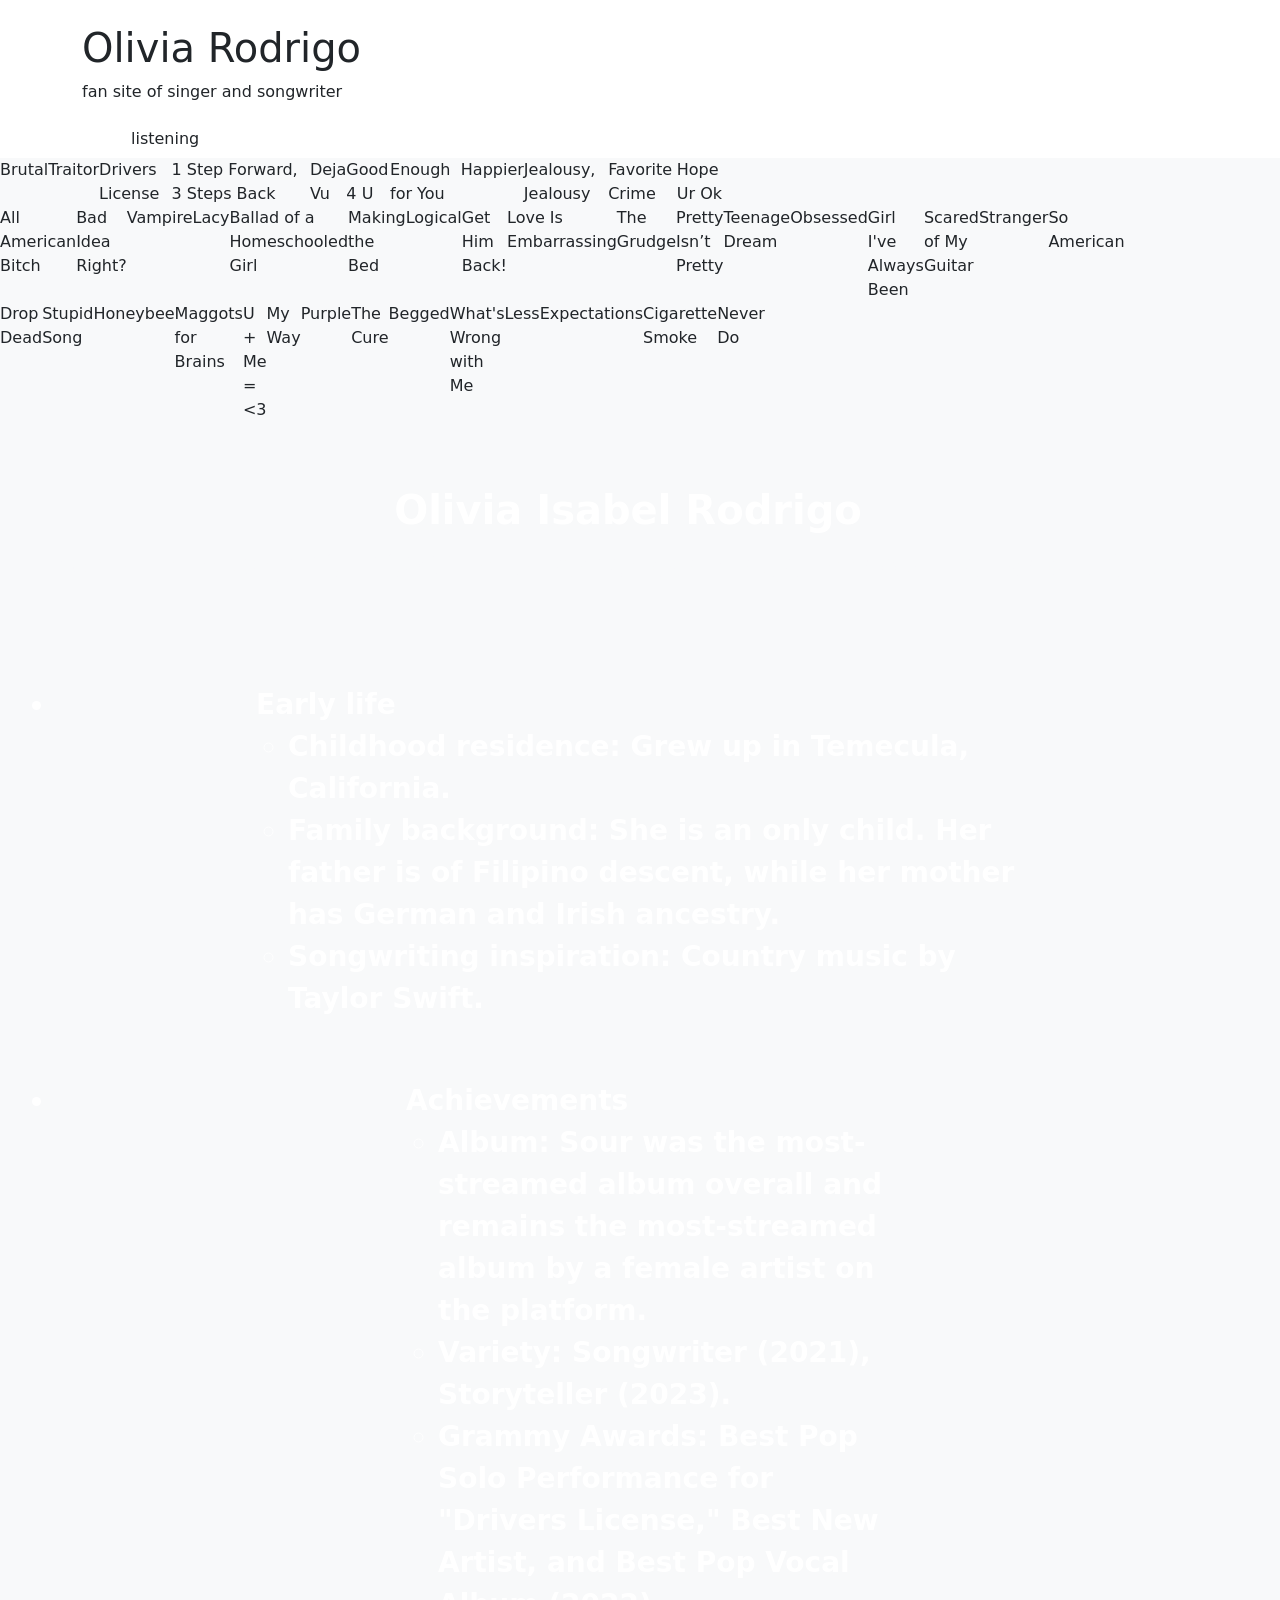
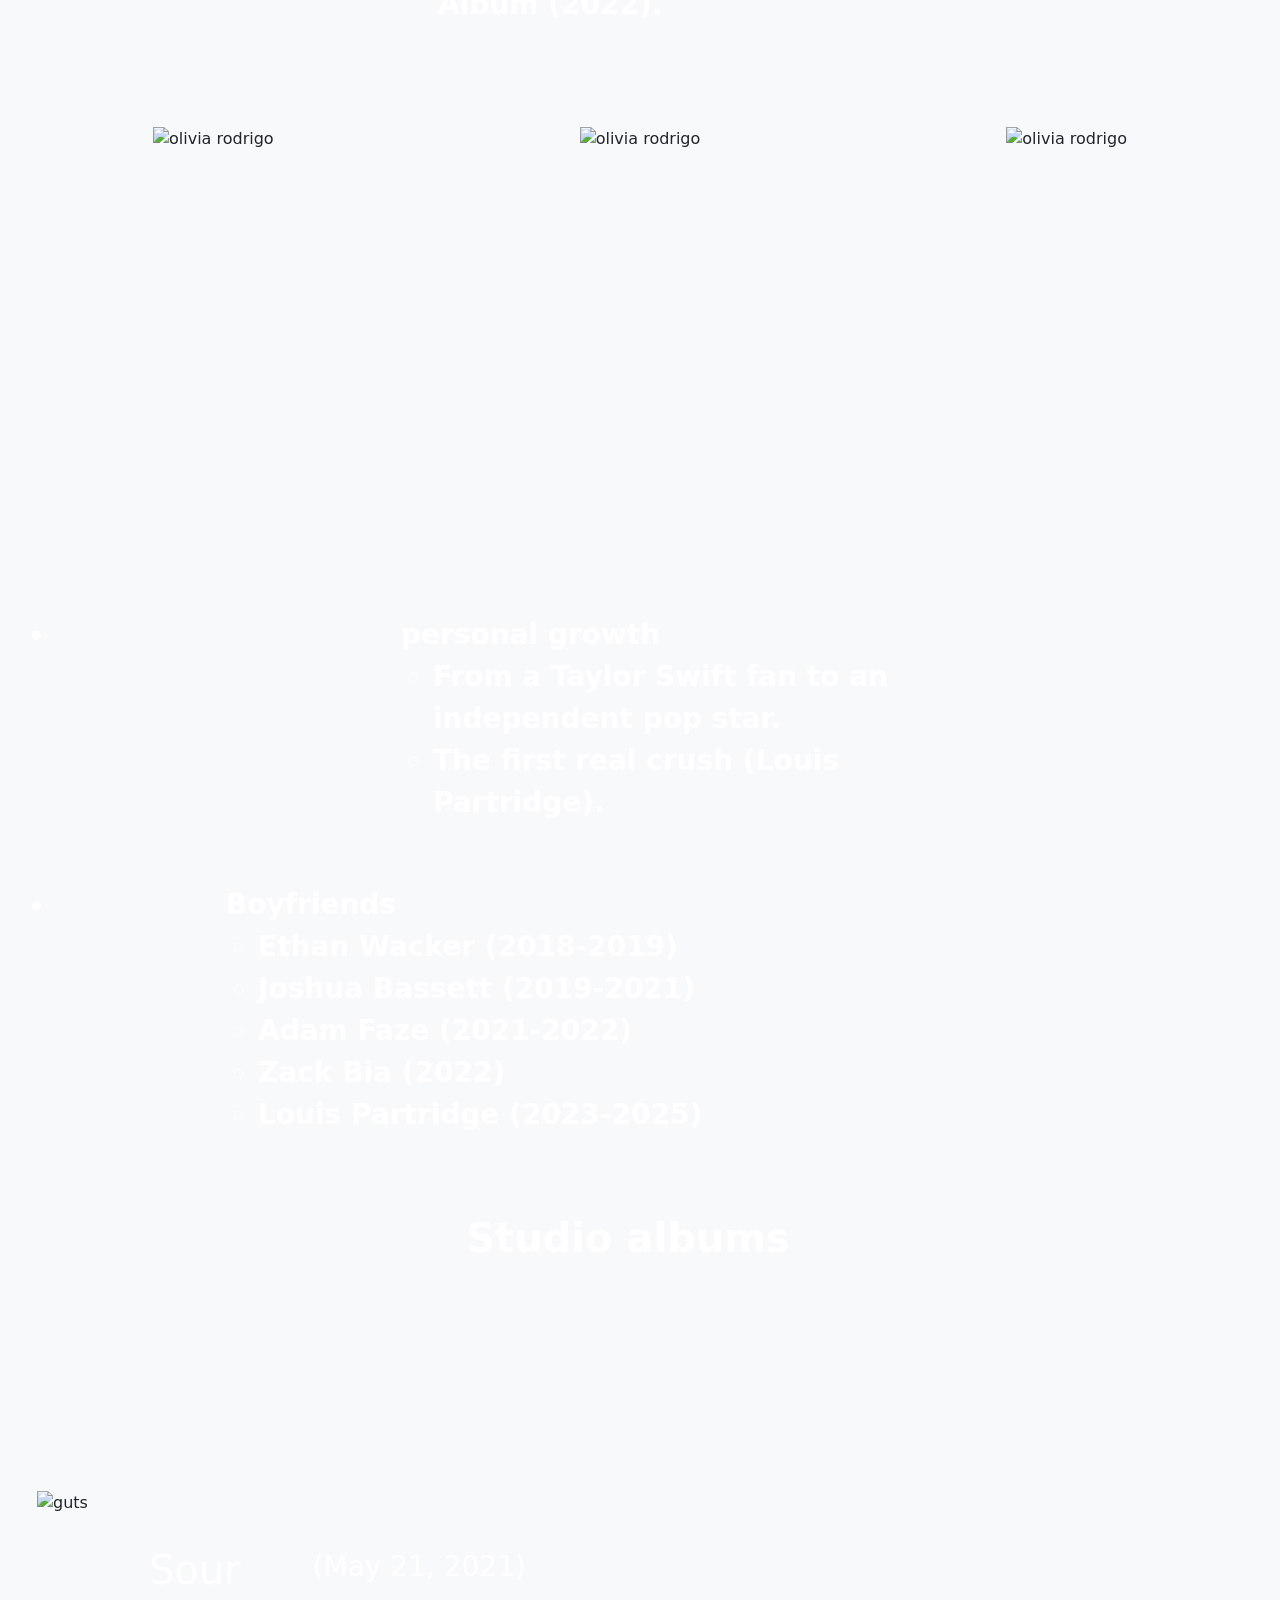
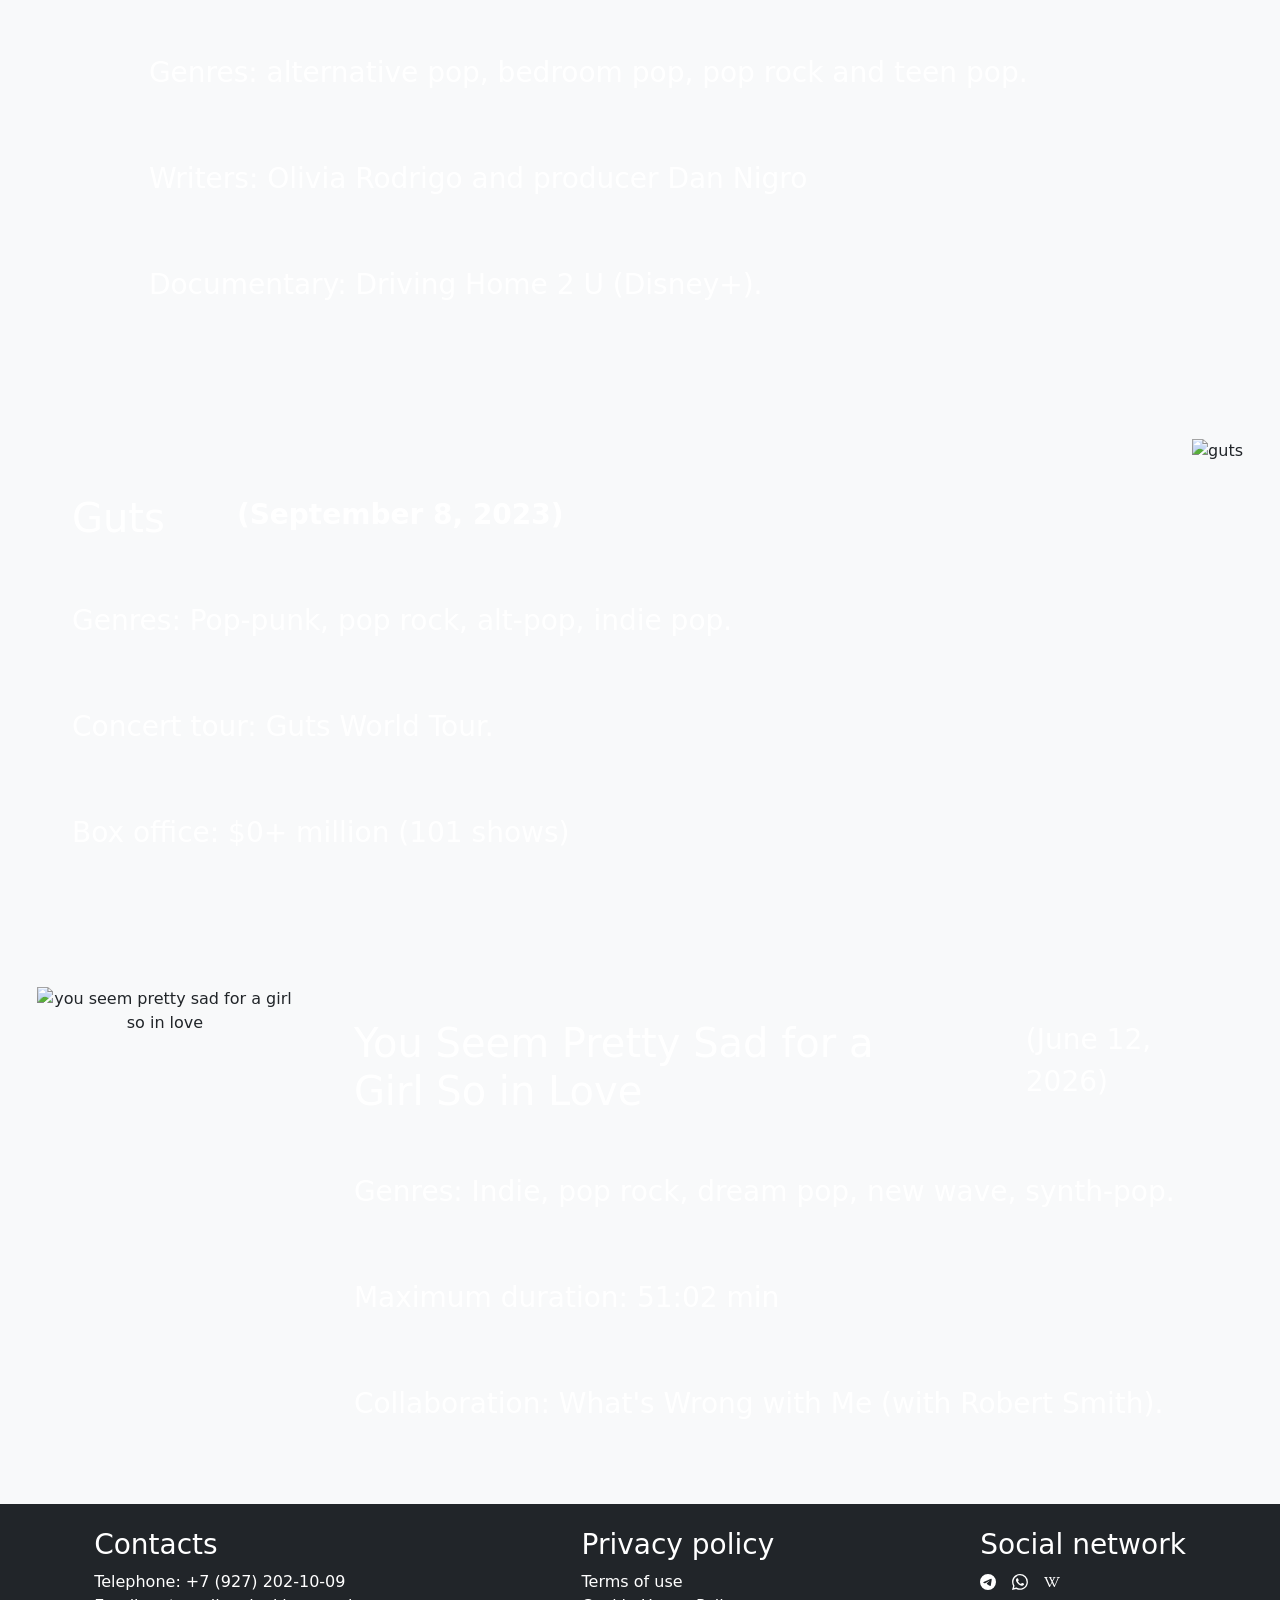
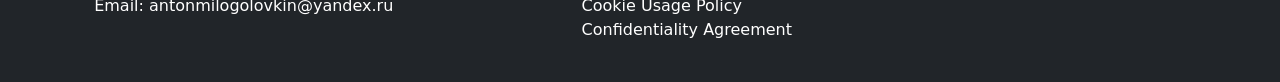
==== index.html @ 0dd06441 "Add files via upload" ====
<!DOCTYPE html>
<html lang="en">
<head>
    <meta charset="UTF-8">
    <meta name="viewport" content="width=device-width, initial-scale=1.0">
    <link href="https://cdn.jsdelivr.net/npm/bootstrap@5.3.8/dist/css/bootstrap.min.css" rel="stylesheet" integrity="sha384-sRIl4kxILFvY47J16cr9ZwB07vP4J8+LH7qKQnuqkuIAvNWLzeN8tE5YBujZqJLB" crossorigin="anonymous">
    <link rel="preconnect" href="https://fonts.googleapis.com">
    <link rel="preconnect" href="https://fonts.gstatic.com" crossorigin>
    <link href="https://fonts.googleapis.com/css2?family=Ingrid+Darling&display=swap" rel="stylesheet">
    <link rel="stylesheet" href="assets/css/style.css">
    <link rel="stylesheet" href="assets/css/section.css">
    <link rel="stylesheet" href="assets/css/animation.css">
    <title>Olivia Rodrigo fan site of singer and songwriter</title>
</head>
<body>
    <header class="purple_background animate-fade-in">
        <img src="assets/images/drop_dead.png" alt="">
        <div class="container">
            <h1 class="ingrid-darling-regular">Olivia Rodrigo</h1>
            <p>fan site of singer and songwriter</p>
            <a class="btn rounded-pill animate-bounce px-5" href="#">listening</a>
        </div>
    </header>
    <main class="bg-light">
        <article>
            <div class="slider">
                <div class="slider-track">
                    <div class="d-flex sour" style="padding-right: 61vh;">
                        <div class="slide one">Brutal</div>
                        <div class="slide two">Traitor</div>
                        <div class="slide three">Drivers License</div>
                        <div class="slide one">1 Step Forward, 3 Steps Back</div>
                        <div class="slide two">Deja Vu</div>
                        <div class="slide three">Good 4 U</div>
                        <div class="slide one">Enough for You</div>
                        <div class="slide two">Happier</div>
                        <div class="slide three">Jealousy, Jealousy</div>
                        <div class="slide one">Favorite Crime</div>
                        <div class="slide two">Hope Ur Ok</div>
                    </div>
                    <div class="d-flex guts" style="padding-right: 106vh;">
                        <div class="slide one">All American Bitch</div>
                        <div class="slide two">Bad Idea Right?</div>
                        <div class="slide three">Vampire</div>
                        <div class="slide one">Lacy</div>
                        <div class="slide two">Ballad of a Homeschooled Girl</div>
                        <div class="slide three">Making the Bed</div>
                        <div class="slide one">Logical</div>
                        <div class="slide two">Get Him Back!</div>
                        <div class="slide three">Love Is Embarrassing</div>
                        <div class="slide one">The Grudge</div>
                        <div class="slide two">Pretty Isn’t Pretty</div>
                        <div class="slide three">Teenage Dream</div>
                        <div class="slide one">Obsessed</div>
                        <div class="slide two">Girl I've Always Been</div>
                        <div class="slide three">Scared of My Guitar</div>
                        <div class="slide one">Stranger</div>
                        <div class="slide two">So American</div>
                    </div>
                    <div class="d-flex love" style="padding-right: 63vh;">
                        <div class="slide one">Drop Dead</div>
                        <div class="slide two">Stupid Song</div>
                        <div class="slide three">Honeybee</div>
                        <div class="slide one">Maggots for Brains</div>
                        <div class="slide two">U + Me = <3</div>
                        <div class="slide three">My Way</div>
                        <div class="slide one">Purple</div>
                        <div class="slide two">The Cure</div>
                        <div class="slide three">Begged</div>
                        <div class="slide one">What's Wrong with Me</div>
                        <div class="slide two">Less</div>
                        <div class="slide three">Expectations</div>
                        <div class="slide one">Cigarette Smoke</div>
                        <div class="slide two">Never Do</div>
                    </div>
                </div>
            </div>
        </article>
        <section class="animate-fade-in p-4 sour window">
            <div class="text-center p-4 mt-3 me-4 rounded-3 feature-card two">
                <h2 class="text-white fw-bolder fs-1">Olivia Isabel Rodrigo</h2>
                <p class="text-light fs-2">(born February 20, 2003) is an American singer-songwriter and actress.</p>
            </div>
            <ul class="my-4">
                <li class="rounded-3 feature-card three text-white fw-bolder fs-3" style="padding: 30px 200px;">Early life
                    <ul class="subwindow three mini-fly">
                        <li>Childhood residence: Grew up in Temecula, California.</li>
                        <li>Family background: She is an only child. Her father is of Filipino descent, while her mother has German and Irish ancestry.</li>
                        <li>Songwriting inspiration: Country music by Taylor Swift.</li>
                    </ul>
                </li>
                <li class="rounded-3 feature-card one text-white fw-bolder fs-3" style="padding: 30px 350px;">Achievements
                    <ul class="subwindow one mini-fly">
                        <li>Album: Sour was the most-streamed album overall and remains the most-streamed album by a female artist on the platform.</li>
                        <li>Variety: Songwriter (2021), Storyteller (2023).</li>
                        <li>Grammy Awards: Best Pop Solo Performance for "Drivers License," Best New Artist, and Best Pop Vocal Album (2022).</li>
                    </ul>
                </li>
            </ul>
        </section>
        <div class="d-flex justify-content-around my-3">
            <img class="rounded-3 feature-card btn" style="height: 400px;" src="assets/images/olivia-1.jpg" alt="olivia rodrigo">
            <img class="rounded-3 feature-card btn" style="height: 400px;" src="assets/images/olivia-2.png" alt="olivia rodrigo">
            <img class="rounded-3 feature-card btn" style="height: 400px;" src="assets/images/olivia-3.jpg" alt="olivia rodrigo">
        </div>
        <section class="animate-fade-in p-4 love window">
            <ul class="my-4">
                <li class="rounded-3 feature-card two text-white fw-bolder fs-3" style="padding: 30px 345px;">personal growth
                    <ul class="subwindow two mini-fly">
                        <li>From a Taylor Swift fan to an independent pop star.</li>
                        <li>The first real crush (Louis Partridge).</li>
                    </ul>
                </li>
                <li class="rounded-3 feature-card one text-white fw-bolder fs-3" style="padding: 30px 170px;">Boyfriends
                    <ul class="subwindow one mini-fly">
                        <li><a class="nav-link" href="https://disneychannel.fandom.com/wiki/Ethan_Wacker">Ethan Wacker (2018-2019)</a></li>
                        <li><a class="nav-link" href="https://en.wikipedia.org/wiki/Joshua_Bassett">Joshua Bassett (2019-2021)</a></li>
                        <li><a class="nav-link" href="https://commons.wikimedia.org/wiki/Category:Adam_Faze">Adam Faze (2021-2022)</a></li>
                        <li><a class="nav-link" href="https://en.wikipedia.org/wiki/Zack_Bia">Zack Bia (2022)</a></li>
                        <li><a class="nav-link" href="https://en.wikipedia.org/wiki/Louis_Partridge">Louis Partridge (2023-2025)</a></li>
                    </ul>
                </li>
            </ul>
            <div class="text-center p-4 mt-3 me-4 rounded-3 feature-card three">
                <h2 class="text-white fw-bolder fs-1">Studio albums</h2>
                <ul class="text-light fs-3">
                    <li class="px-5">Sour (2021)</li>
                    <li>You Seem Pretty Sad for a Girl So in Love (2026)</li>
                    <li class="px-5">Guts (2023)</li>
                </ul>
            </div>
        </section>
        <section class="d-flex sour p-4">
            <img class="rounded-3 feature-card btn" style="height: 500px;" src="assets/images/sour.jpg" alt="guts">
            <div class="text-white px-4 align-self-center">
                <div class="d-flex">
                    <h1 class="one rounded-3 p-4">Sour</h1>
                    <p class="three rounded-3 p-4 mx-4 fs-3">(May 21, 2021)</p>
                </div>
                <div class="d-flex"><p class="two rounded-3 p-4 fs-3">Genres: alternative pop, bedroom pop, pop rock and teen pop.</p></div>
                <div class="d-flex"><p class="three rounded-3 p-4 fs-3">Writers: Olivia Rodrigo and producer Dan Nigro</p></div>
                <div class="d-flex"><p class="one rounded-3 p-4 fs-3">Documentary: Driving Home 2 U (Disney+).</p></div>
            </div>
        </section>
        <section class="d-flex justify-content-between guts p-4">
            <div class="text-white px-4 align-self-center">
                <div class="d-flex fw-bolder">
                    <h1 class="one rounded-3 p-4">Guts</h1>
                    <p class="three rounded-3 p-4 mx-4 fs-3">(September 8, 2023)</p>
                </div>
                <div class="d-flex"><p class="two rounded-3 p-4 fs-3">Genres: Pop-punk, pop rock, alt-pop, indie pop.</p></div>
                <div class="d-flex"><p class="three rounded-3 p-4 fs-3">Concert tour: Guts World Tour.</p></div>
                <div class="d-flex"><p class="d-flex one rounded-3 p-4 fs-3">Box office: $<span id="counter">0</span>+ million (101 shows)</p></div>
            </div>
            <img class="rounded-3 feature-card btn" style="height: 500px;" src="assets/images/guts.jpg" alt="guts">
        </section>
        <section class="d-flex love p-4">
            <img class="rounded-3 feature-card btn" style="height: 500px;" src="assets/images/you_seem_pretty_sad_for_a_girl_so_in_love.jpg" alt="you seem pretty sad for a girl so in love">
            <div class="text-white px-4 align-self-center">
                <div class="d-flex ingrid-darling-regular">
                    <h1 class="one rounded-3 p-4">You Seem Pretty Sad for a Girl So in Love</h1>
                    <p class="three rounded-3 p-4 mx-4 fs-3">(June 12, 2026)</p>
                </div>
                <div class="d-flex"><p class="two rounded-3 p-4 fs-3">Genres: Indie, pop rock, dream pop, new wave, synth-pop.</p></div>
                <div class="d-flex"><p class="three rounded-3 p-4 fs-3">Maximum duration: 51:02 min</p></div>
                <div class="d-flex"><p class="one rounded-3 p-4 fs-3">Collaboration: What's Wrong with Me (with Robert Smith).</p></div>
            </div>
        </section>
    </main>
    <footer class="bg-dark">
        <div class="d-flex justify-content-around">
            <div class="text-white p-4">
                <h3>Contacts</h3>
                <ul class="list-unstyled text-decoration-none">
                    <li><a class="nav-link" href="tel:79272021009">Telephone: +7 (927) 202-10-09</a></li>
                    <li><a class="nav-link" href="antonmilogolovkin@yandex.ru">Email: antonmilogolovkin@yandex.ru</a></li>
                </ul>
            </div>
            <div class="text-white p-4">
                <h3>Privacy policy</h3>
                <ul class="list-unstyled text-white text-decoration-none">
                    <li><a class="nav-link" href="#">Terms of use</a></li>
                    <li><a class="nav-link" href="#">Cookie Usage Policy</a></li>
                    <li><a class="nav-link" href="#">Confidentiality Agreement</a></li>
                </ul>
            </div>
            <div class="text-white p-4">
                <h3>Social network</h3>
                <div class="text-white d-flex gap-3">
                    <a class="nav-link" href="https://web.telegram.org/t.me/Anton_milog"><svg xmlns="http://www.w3.org/2000/svg" width="16" height="16" fill="currentColor" class="bi bi-telegram" viewBox="0 0 16 16"><path d="M16 8A8 8 0 1 1 0 8a8 8 0 0 1 16 0M8.287 5.906q-1.168.486-4.666 2.01-.567.225-.595.442c-.03.243.275.339.69.47l.175.055c.408.133.958.288 1.243.294q.39.01.868-.32 3.269-2.206 3.374-2.23c.05-.012.12-.026.166.016s.042.12.037.141c-.03.129-1.227 1.241-1.846 1.817-.193.18-.33.307-.358.336a8 8 0 0 1-.188.186c-.38.366-.664.64.015 1.088.327.216.589.393.85.571.284.194.568.387.936.629q.14.092.27.187c.331.236.63.448.997.414.214-.02.435-.22.547-.82.265-1.417.786-4.486.906-5.751a1.4 1.4 0 0 0-.013-.315.34.34 0 0 0-.114-.217.53.53 0 0 0-.31-.093c-.3.005-.763.166-2.984 1.09"/></svg></a>
                    <a class="nav-link" href="https://wa.me/79272021009"><svg xmlns="http://www.w3.org/2000/svg" width="16" height="16" fill="currentColor" class="bi bi-whatsapp" viewBox="0 0 16 16"><path d="M13.601 2.326A7.85 7.85 0 0 0 7.994 0C3.627 0 .068 3.558.064 7.926c0 1.399.366 2.76 1.057 3.965L0 16l4.204-1.102a7.9 7.9 0 0 0 3.79.965h.004c4.368 0 7.926-3.558 7.93-7.93A7.9 7.9 0 0 0 13.6 2.326zM7.994 14.521a6.6 6.6 0 0 1-3.356-.92l-.24-.144-2.494.654.666-2.433-.156-.251a6.56 6.56 0 0 1-1.007-3.505c0-3.626 2.957-6.584 6.591-6.584a6.56 6.56 0 0 1 4.66 1.931 6.56 6.56 0 0 1 1.928 4.66c-.004 3.639-2.961 6.592-6.592 6.592m3.615-4.934c-.197-.099-1.17-.578-1.353-.646-.182-.065-.315-.099-.445.099-.133.197-.513.646-.627.775-.114.133-.232.148-.43.05-.197-.1-.836-.308-1.592-.985-.59-.525-.985-1.175-1.103-1.372-.114-.198-.011-.304.088-.403.087-.088.197-.232.296-.346.1-.114.133-.198.198-.33.065-.134.034-.248-.015-.347-.05-.099-.445-1.076-.612-1.47-.16-.389-.323-.335-.445-.34-.114-.007-.247-.007-.38-.007a.73.73 0 0 0-.529.247c-.182.198-.691.677-.691 1.654s.71 1.916.81 2.049c.098.133 1.394 2.132 3.383 2.992.47.205.84.326 1.129.418.475.152.904.129 1.246.08.38-.058 1.171-.48 1.338-.943.164-.464.164-.86.114-.943-.049-.084-.182-.133-.38-.232"/></svg></a>
                    <a class="nav-link" href="https://en.wikipedia.org/wiki/Olivia_Rodrigo"><svg xmlns="http://www.w3.org/2000/svg" width="16" height="16" fill="currentColor" class="bi bi-wikipedia" viewBox="0 0 16 16"><path d="M8.835 3.003c.828-.006 2.688 0 2.688 0l.033.03v.288q0 .12-.133.12c-.433.02-.522.063-.68.29-.087.126-.258.393-.435.694l-1.52 2.843-.043.089 1.858 3.801.113.031 2.926-6.946q.152-.42-.044-.595c-.132-.114-.224-.18-.563-.195l-.275-.014a.16.16 0 0 1-.096-.035.1.1 0 0 1-.046-.084v-.289l.042-.03h3.306l.034.03v.29q0 .117-.133.117-.65.03-.962.281a1.64 1.64 0 0 0-.488.704s-2.691 6.16-3.612 8.208c-.353.672-.7.61-1.004-.019A224 224 0 0 1 8.044 8.81c-.623 1.285-1.475 3.026-1.898 3.81-.411.715-.75.622-1.02.019-.45-1.065-1.131-2.519-1.817-3.982-.735-1.569-1.475-3.149-1.943-4.272-.167-.4-.293-.657-.412-.759q-.18-.15-.746-.18Q0 3.421 0 3.341v-.303l.034-.03c.615-.003 3.594 0 3.594 0l.034.03v.288q0 .119-.15.118l-.375.016q-.483.02-.483.288-.002.125.109.4c.72 1.753 3.207 6.998 3.207 6.998l.091.023 1.603-3.197-.32-.71L6.24 5.095s-.213-.433-.286-.577l-.098-.196c-.387-.77-.411-.82-.865-.88-.137-.017-.208-.035-.208-.102v-.304l.041-.03h2.853l.075.024v.303q0 .104-.15.104l-.206.03c-.523.04-.438.254-.09.946l1.057 2.163 1.17-2.332c.195-.427.155-.534.074-.633-.046-.055-.202-.144-.54-.158l-.133-.015a.16.16 0 0 1-.096-.034.1.1 0 0 1-.045-.085v-.288l.041-.03Z"/></svg></a>
                </div>
            </div>
        </div>
    </footer>
    <script src="https://cdn.jsdelivr.net/npm/bootstrap@5.3.8/dist/js/bootstrap.bundle.min.js" integrity="sha384-FKyoEForCGlyvwx9Hj09JcYn3nv7wiPVlz7YYwJrWVcXK/BmnVDxM+D2scQbITxI" crossorigin="anonymous"></script>
    <script src="assets/js/tape.js"></script>
    <script src="assets/js/script.js"></script>
    <script src="assets/js/couter.js"></script>
</body>
</html>
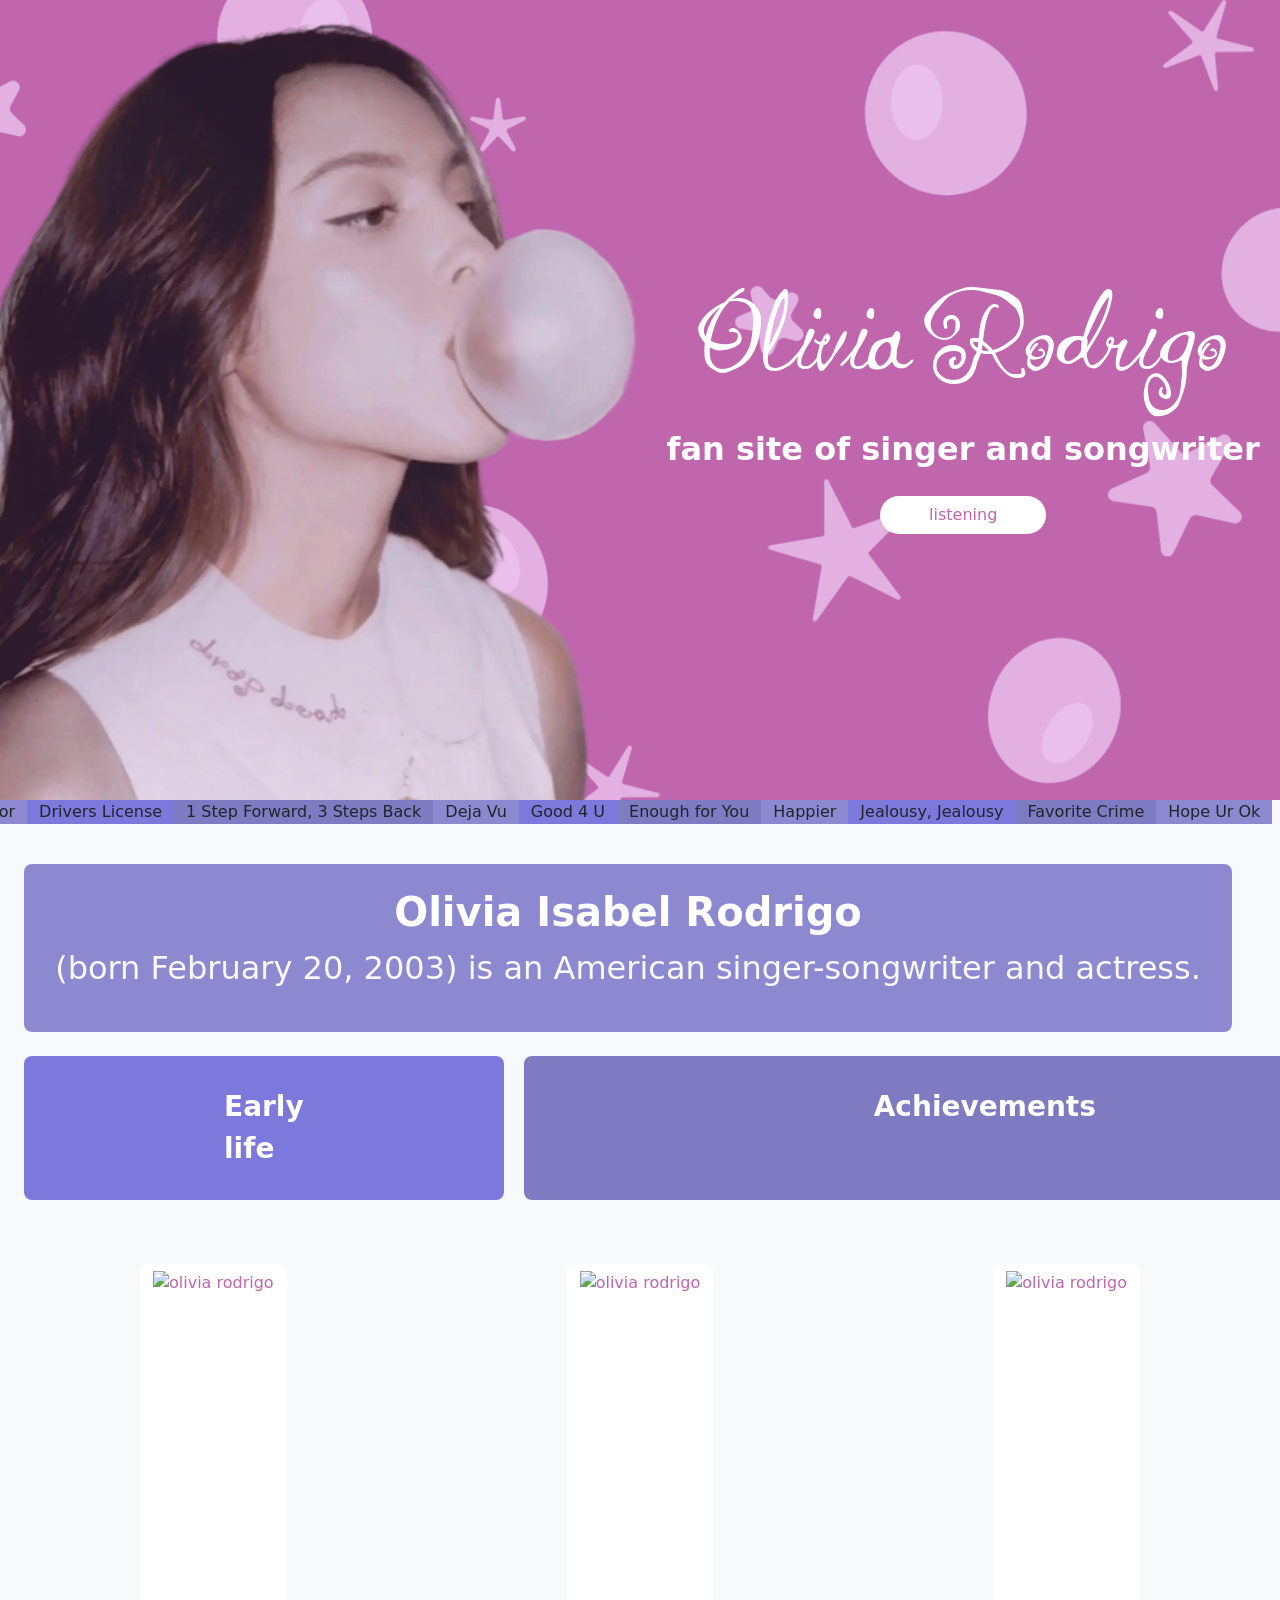
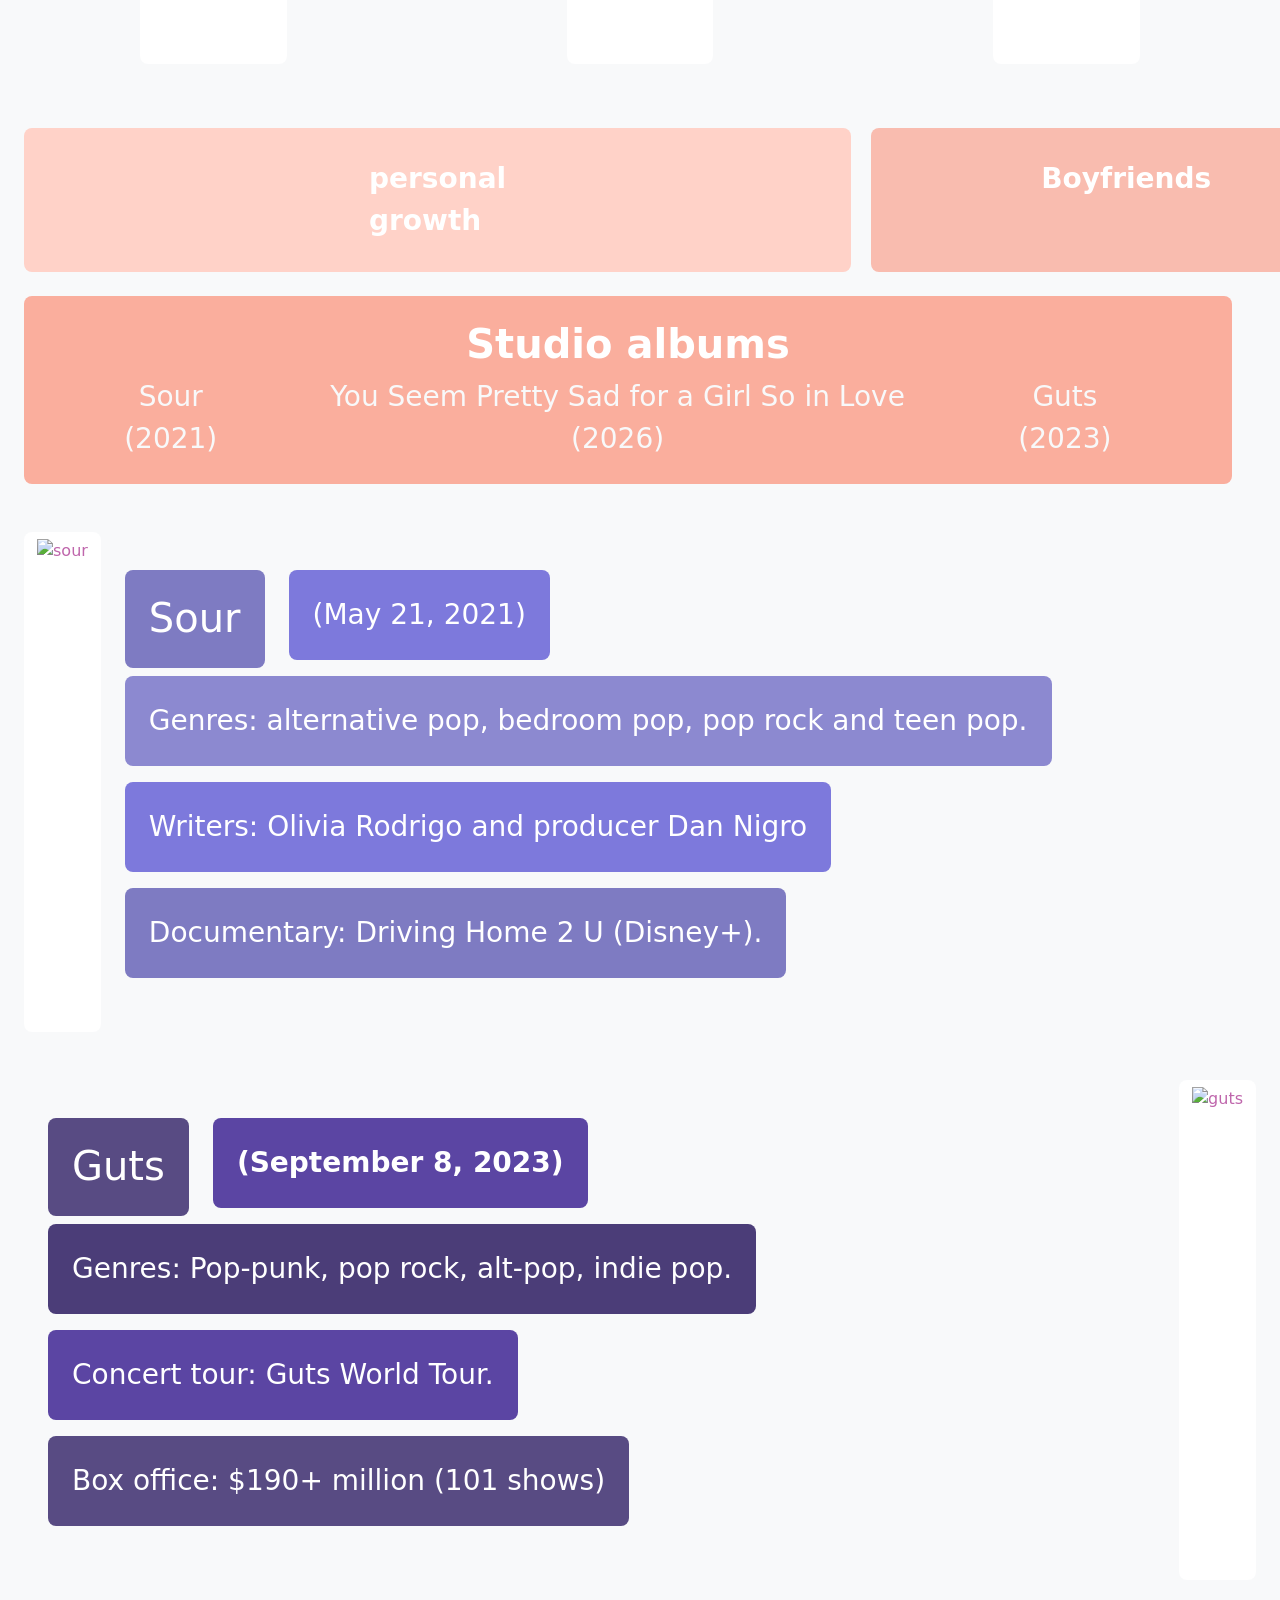
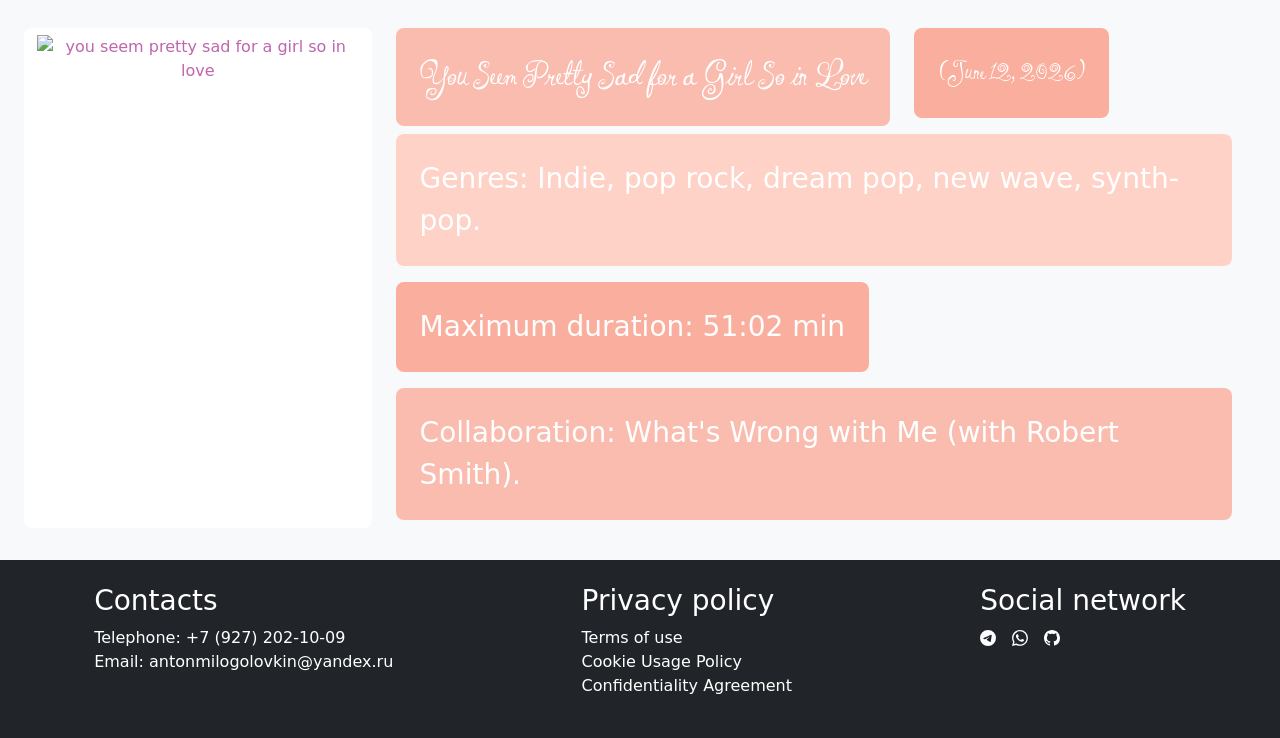
==== commit 9cb364b3: "Update index.html" ====
--- a/index.html
+++ b/index.html
@@ -10,12 +10,13 @@
     <link rel="stylesheet" href="assets/css/style.css">
     <link rel="stylesheet" href="assets/css/section.css">
     <link rel="stylesheet" href="assets/css/animation.css">
-    <title>Olivia Rodrigo fan site of singer and songwriter</title>
+    <title>Fan site: Olivia Rodrigo</title>
+    <link rel="shortcut icon" href="assets/images/rock.ico" type="image/x-icon">
 </head>
 <body>
-    <header class="purple_background animate-fade-in">
-        <img src="assets/images/drop_dead.png" alt="">
-        <div class="container">
+    <header class="purple_background">
+        <img src="assets/images/drop_dead.png" alt="drop_dead">
+        <div class="container animate-fade-in">
             <h1 class="ingrid-darling-regular">Olivia Rodrigo</h1>
             <p>fan site of singer and songwriter</p>
             <a class="btn rounded-pill animate-bounce px-5" href="#">listening</a>
@@ -99,9 +100,9 @@
             </ul>
         </section>
         <div class="d-flex justify-content-around my-3">
-            <img class="rounded-3 feature-card btn" style="height: 400px;" src="assets/images/olivia-1.jpg" alt="olivia rodrigo">
-            <img class="rounded-3 feature-card btn" style="height: 400px;" src="assets/images/olivia-2.png" alt="olivia rodrigo">
-            <img class="rounded-3 feature-card btn" style="height: 400px;" src="assets/images/olivia-3.jpg" alt="olivia rodrigo">
+            <img class="rounded-3 feature-card btn" style="height: 400px;" src="assets/images/gallery/olivia-1.jpg" alt="olivia rodrigo">
+            <img class="rounded-3 feature-card btn" style="height: 400px;" src="assets/images/gallery/olivia-2.png" alt="olivia rodrigo">
+            <img class="rounded-3 feature-card btn" style="height: 400px;" src="assets/images/gallery/olivia-3.jpg" alt="olivia rodrigo">
         </div>
         <section class="animate-fade-in p-4 love window">
             <ul class="my-4">
@@ -130,8 +131,10 @@
                 </ul>
             </div>
         </section>
-        <section class="d-flex sour p-4">
-            <img class="rounded-3 feature-card btn" style="height: 500px;" src="assets/images/sour.jpg" alt="guts">
+        <section class="d-flex sour p-4 animate-on-scroll">
+            <a href="sour.html">
+                <img class="rounded-3 feature-card btn" style="height: 500px;" src="assets/images/cover/sour.jpg" alt="sour">
+            </a>
             <div class="text-white px-4 align-self-center">
                 <div class="d-flex">
                     <h1 class="one rounded-3 p-4">Sour</h1>
@@ -142,7 +145,7 @@
                 <div class="d-flex"><p class="one rounded-3 p-4 fs-3">Documentary: Driving Home 2 U (Disney+).</p></div>
             </div>
         </section>
-        <section class="d-flex justify-content-between guts p-4">
+        <section class="d-flex justify-content-between guts p-4 animate-on-scroll">
             <div class="text-white px-4 align-self-center">
                 <div class="d-flex fw-bolder">
                     <h1 class="one rounded-3 p-4">Guts</h1>
@@ -152,10 +155,14 @@
                 <div class="d-flex"><p class="three rounded-3 p-4 fs-3">Concert tour: Guts World Tour.</p></div>
                 <div class="d-flex"><p class="d-flex one rounded-3 p-4 fs-3">Box office: $<span id="counter">0</span>+ million (101 shows)</p></div>
             </div>
-            <img class="rounded-3 feature-card btn" style="height: 500px;" src="assets/images/guts.jpg" alt="guts">
-        </section>
-        <section class="d-flex love p-4">
-            <img class="rounded-3 feature-card btn" style="height: 500px;" src="assets/images/you_seem_pretty_sad_for_a_girl_so_in_love.jpg" alt="you seem pretty sad for a girl so in love">
+            <a href="guts.html">            
+                <img class="rounded-3 feature-card btn" style="height: 500px;" src="assets/images/cover/guts.jpg" alt="guts">
+            </a>
+        </section>
+        <section class="d-flex love p-4 animate-on-scroll">
+            <a href="love.html">
+                <img class="rounded-3 feature-card btn" style="height: 500px;" src="assets/images/cover/you_seem_pretty_sad_for_a_girl_so_in_love.jpg" alt="you seem pretty sad for a girl so in love">
+            </a>
             <div class="text-white px-4 align-self-center">
                 <div class="d-flex ingrid-darling-regular">
                     <h1 class="one rounded-3 p-4">You Seem Pretty Sad for a Girl So in Love</h1>
@@ -189,14 +196,14 @@
                 <div class="text-white d-flex gap-3">
                     <a class="nav-link" href="https://web.telegram.org/t.me/Anton_milog"><svg xmlns="http://www.w3.org/2000/svg" width="16" height="16" fill="currentColor" class="bi bi-telegram" viewBox="0 0 16 16"><path d="M16 8A8 8 0 1 1 0 8a8 8 0 0 1 16 0M8.287 5.906q-1.168.486-4.666 2.01-.567.225-.595.442c-.03.243.275.339.69.47l.175.055c.408.133.958.288 1.243.294q.39.01.868-.32 3.269-2.206 3.374-2.23c.05-.012.12-.026.166.016s.042.12.037.141c-.03.129-1.227 1.241-1.846 1.817-.193.18-.33.307-.358.336a8 8 0 0 1-.188.186c-.38.366-.664.64.015 1.088.327.216.589.393.85.571.284.194.568.387.936.629q.14.092.27.187c.331.236.63.448.997.414.214-.02.435-.22.547-.82.265-1.417.786-4.486.906-5.751a1.4 1.4 0 0 0-.013-.315.34.34 0 0 0-.114-.217.53.53 0 0 0-.31-.093c-.3.005-.763.166-2.984 1.09"/></svg></a>
                     <a class="nav-link" href="https://wa.me/79272021009"><svg xmlns="http://www.w3.org/2000/svg" width="16" height="16" fill="currentColor" class="bi bi-whatsapp" viewBox="0 0 16 16"><path d="M13.601 2.326A7.85 7.85 0 0 0 7.994 0C3.627 0 .068 3.558.064 7.926c0 1.399.366 2.76 1.057 3.965L0 16l4.204-1.102a7.9 7.9 0 0 0 3.79.965h.004c4.368 0 7.926-3.558 7.93-7.93A7.9 7.9 0 0 0 13.6 2.326zM7.994 14.521a6.6 6.6 0 0 1-3.356-.92l-.24-.144-2.494.654.666-2.433-.156-.251a6.56 6.56 0 0 1-1.007-3.505c0-3.626 2.957-6.584 6.591-6.584a6.56 6.56 0 0 1 4.66 1.931 6.56 6.56 0 0 1 1.928 4.66c-.004 3.639-2.961 6.592-6.592 6.592m3.615-4.934c-.197-.099-1.17-.578-1.353-.646-.182-.065-.315-.099-.445.099-.133.197-.513.646-.627.775-.114.133-.232.148-.43.05-.197-.1-.836-.308-1.592-.985-.59-.525-.985-1.175-1.103-1.372-.114-.198-.011-.304.088-.403.087-.088.197-.232.296-.346.1-.114.133-.198.198-.33.065-.134.034-.248-.015-.347-.05-.099-.445-1.076-.612-1.47-.16-.389-.323-.335-.445-.34-.114-.007-.247-.007-.38-.007a.73.73 0 0 0-.529.247c-.182.198-.691.677-.691 1.654s.71 1.916.81 2.049c.098.133 1.394 2.132 3.383 2.992.47.205.84.326 1.129.418.475.152.904.129 1.246.08.38-.058 1.171-.48 1.338-.943.164-.464.164-.86.114-.943-.049-.084-.182-.133-.38-.232"/></svg></a>
-                    <a class="nav-link" href="https://en.wikipedia.org/wiki/Olivia_Rodrigo"><svg xmlns="http://www.w3.org/2000/svg" width="16" height="16" fill="currentColor" class="bi bi-wikipedia" viewBox="0 0 16 16"><path d="M8.835 3.003c.828-.006 2.688 0 2.688 0l.033.03v.288q0 .12-.133.12c-.433.02-.522.063-.68.29-.087.126-.258.393-.435.694l-1.52 2.843-.043.089 1.858 3.801.113.031 2.926-6.946q.152-.42-.044-.595c-.132-.114-.224-.18-.563-.195l-.275-.014a.16.16 0 0 1-.096-.035.1.1 0 0 1-.046-.084v-.289l.042-.03h3.306l.034.03v.29q0 .117-.133.117-.65.03-.962.281a1.64 1.64 0 0 0-.488.704s-2.691 6.16-3.612 8.208c-.353.672-.7.61-1.004-.019A224 224 0 0 1 8.044 8.81c-.623 1.285-1.475 3.026-1.898 3.81-.411.715-.75.622-1.02.019-.45-1.065-1.131-2.519-1.817-3.982-.735-1.569-1.475-3.149-1.943-4.272-.167-.4-.293-.657-.412-.759q-.18-.15-.746-.18Q0 3.421 0 3.341v-.303l.034-.03c.615-.003 3.594 0 3.594 0l.034.03v.288q0 .119-.15.118l-.375.016q-.483.02-.483.288-.002.125.109.4c.72 1.753 3.207 6.998 3.207 6.998l.091.023 1.603-3.197-.32-.71L6.24 5.095s-.213-.433-.286-.577l-.098-.196c-.387-.77-.411-.82-.865-.88-.137-.017-.208-.035-.208-.102v-.304l.041-.03h2.853l.075.024v.303q0 .104-.15.104l-.206.03c-.523.04-.438.254-.09.946l1.057 2.163 1.17-2.332c.195-.427.155-.534.074-.633-.046-.055-.202-.144-.54-.158l-.133-.015a.16.16 0 0 1-.096-.034.1.1 0 0 1-.045-.085v-.288l.041-.03Z"/></svg></a>
+                    <a class="nav-link" href="https://github.com/AMD-2009Yes"><svg xmlns="http://www.w3.org/2000/svg" width="16" height="16" fill="currentColor" class="bi bi-github" viewBox="0 0 16 16"><path d="M8 0C3.58 0 0 3.58 0 8c0 3.54 2.29 6.53 5.47 7.59.4.07.55-.17.55-.38 0-.19-.01-.82-.01-1.49-2.01.37-2.53-.49-2.69-.94-.09-.23-.48-.94-.82-1.13-.28-.15-.68-.52-.01-.53.63-.01 1.08.58 1.23.82.72 1.21 1.87.87 2.33.66.07-.52.28-.87.51-1.07-1.78-.2-3.64-.89-3.64-3.95 0-.87.31-1.59.82-2.15-.08-.2-.36-1.02.08-2.12 0 0 .67-.21 2.2.82.64-.18 1.32-.27 2-.27s1.36.09 2 .27c1.53-1.04 2.2-.82 2.2-.82.44 1.1.16 1.92.08 2.12.51.56.82 1.27.82 2.15 0 3.07-1.87 3.75-3.65 3.95.29.25.54.73.54 1.48 0 1.07-.01 1.93-.01 2.2 0 .21.15.46.55.38A8.01 8.01 0 0 0 16 8c0-4.42-3.58-8-8-8"/></svg></a>
                 </div>
             </div>
         </div>
     </footer>
     <script src="https://cdn.jsdelivr.net/npm/bootstrap@5.3.8/dist/js/bootstrap.bundle.min.js" integrity="sha384-FKyoEForCGlyvwx9Hj09JcYn3nv7wiPVlz7YYwJrWVcXK/BmnVDxM+D2scQbITxI" crossorigin="anonymous"></script>
     <script src="assets/js/tape.js"></script>
-    <script src="assets/js/script.js"></script>
+    <script src="assets/js/scrolling.js"></script>
     <script src="assets/js/couter.js"></script>
 </body>
-</html>+</html>
--- a/assets/css/style.css
+++ b/assets/css/style.css
@@ -0,0 +1,67 @@
+.ingrid-darling-regular {
+    font-family: "Ingrid Darling", cursive;
+    font-style: normal;
+}
+.btn{
+    color: #BF66AC;
+    background-color: rgb(255, 255, 255);
+}
+
+/* slider */
+
+.slider{
+    overflow-x: hidden;
+}
+.slider-track{
+    display: flex;
+    align-items: center;
+}
+.slide {
+    padding-right: 12px;
+    padding-left: 12px;
+    flex-shrink: 0
+}
+
+/* ! slider ! */
+
+/* sour */
+
+.sour .one{
+    background-color: #7e7bc2;
+}
+.sour .two{
+    background-color: #8c89d0;
+}
+.sour .three{
+    background-color: #7d79dc;
+}
+
+/* ! sour ! */
+
+/* guts */
+
+.guts .one{
+    background-color: #584b83;
+}
+.guts .two{
+    background-color: #4b3d78;
+}
+.guts .three{
+    background-color: #5b45a3;
+}
+
+/* ! guts ! */
+
+/* love */
+
+.love .one{
+    background-color: #f9bcaf;
+}
+.love .two{
+    background-color: #ffd2c8;
+}
+.love .three{
+    background-color: #faae9d;
+}
+
+/* ! love ! */
--- a/assets/css/section.css
+++ b/assets/css/section.css
@@ -0,0 +1,80 @@
+/* purple_background */
+
+.purple_background {
+    position: relative;
+    display: flex;
+    text-align: center;
+    color: rgb(255, 255, 255);
+    font-weight: bolder;
+    font-size: 32px;
+    overflow: hidden;
+}
+.purple_background::before {
+    content: "";
+    position: absolute;
+    inset: 0;
+    background: url(../images/purple_background.png) center/cover no-repeat;
+    transform: scale(1.1);
+    z-index: 0;
+}
+.purple_background::after {
+    content: "";
+    position: absolute;
+    inset: 0;
+    background: rgba(177, 38, 195, 0.1);
+    z-index: 2;
+}
+.purple_background .container {
+    position: relative;
+    align-self: center;
+    z-index: 3;
+}
+.purple_background h1{
+    font-size: 128px;
+}
+.purple_background img{
+    z-index: 1;
+    width: 700px;
+    height: 800px;
+    animation: lefts 2s infinite;
+}
+
+@keyframes lefts {
+  0%,100% {transform: translatex(-40px);}
+  50% {transform: translatex(-40px);}
+}
+
+/* ! purple_background ! */
+
+
+/* window */
+
+.window ul {
+  list-style: none;
+  display: flex;
+  justify-content: space-between;
+  margin: 0;
+  padding: 0;
+}
+.window li {
+  position: relative;
+  display: inline-block;
+  margin-right: 20px;
+}
+.window .subwindow {
+  display: none;
+  position: absolute;
+  top: 100%;
+  left: 0;
+  box-shadow: 0 8px 16px rgba(0, 0, 0, 0.1);
+}
+.window li:hover > .subwindow {
+  display: block;
+}
+.subwindow li {
+  position: relative;
+  padding: 5px;
+  margin: 0;
+}
+
+/* ! window ! */
--- a/assets/css/animation.css
+++ b/assets/css/animation.css
@@ -0,0 +1,42 @@
+/* feature-element  */
+
+.feature-card {
+  transition: 0.3s;
+}
+.feature-card:hover {
+  transform: translateY(-10px);
+  box-shadow: 0 10px 20px rgba(0,0,0,0.2);
+}
+
+/* ! feature-element ! */
+
+/* starting animation */
+.mini-fly {
+  animation: mini-fly 2s infinite;
+}
+@keyframes mini-fly {
+  0%,100% {transform: translateY(-5px);}
+  50% {transform: translateY(-5px);}
+}
+
+.animate-fade-in {
+  animation: fadeIn 1s ease-in;
+}
+@keyframes fadeIn {
+  from {opacity: 0; transform: translateY(20px);}
+  to {opacity: 1; transform: translateY(0);}
+}
+
+/* ! starting animation ! */
+
+/* constant animation */
+
+.animate-bounce {
+  animation: bounce 2s infinite;
+}
+
+@keyframes bounce {
+  0%,100% {transform: translateY(0);}
+  50% {transform: translateY(-6px);}
+}
+/* ! constant animation ! */
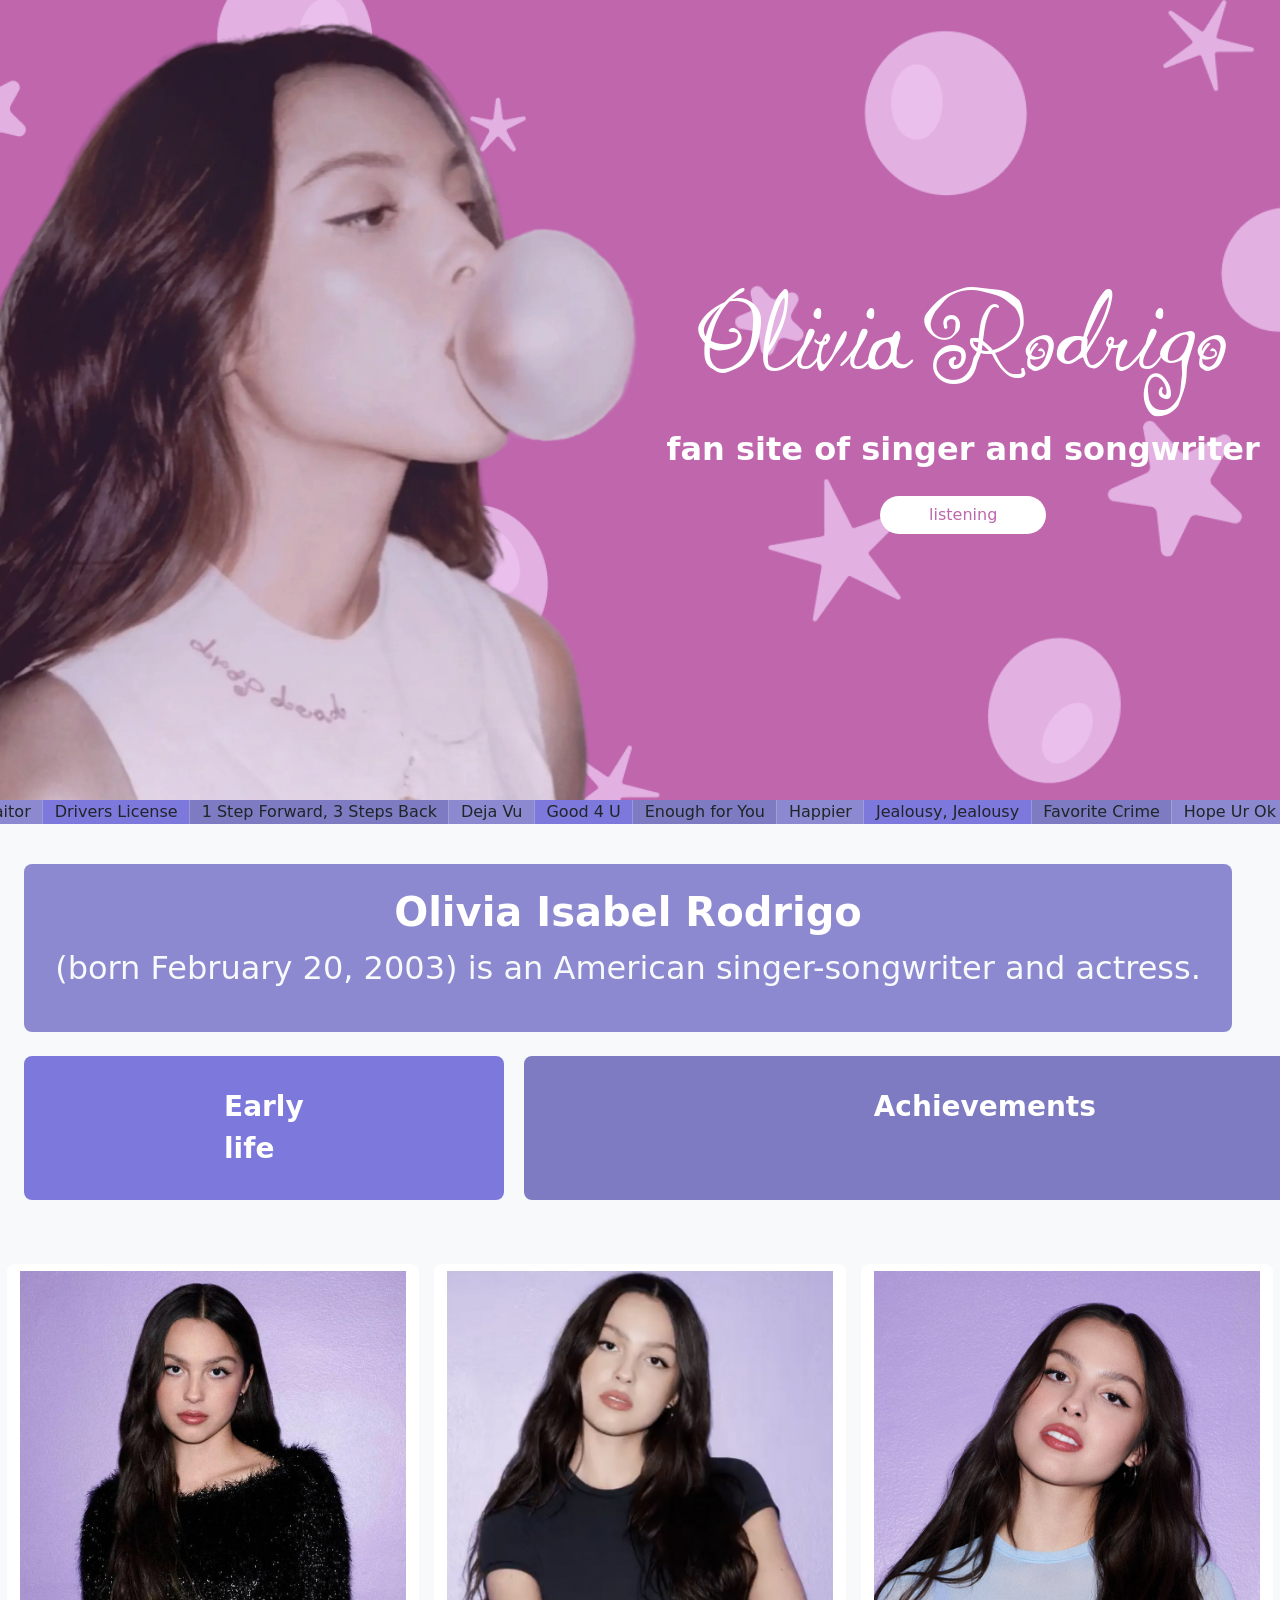
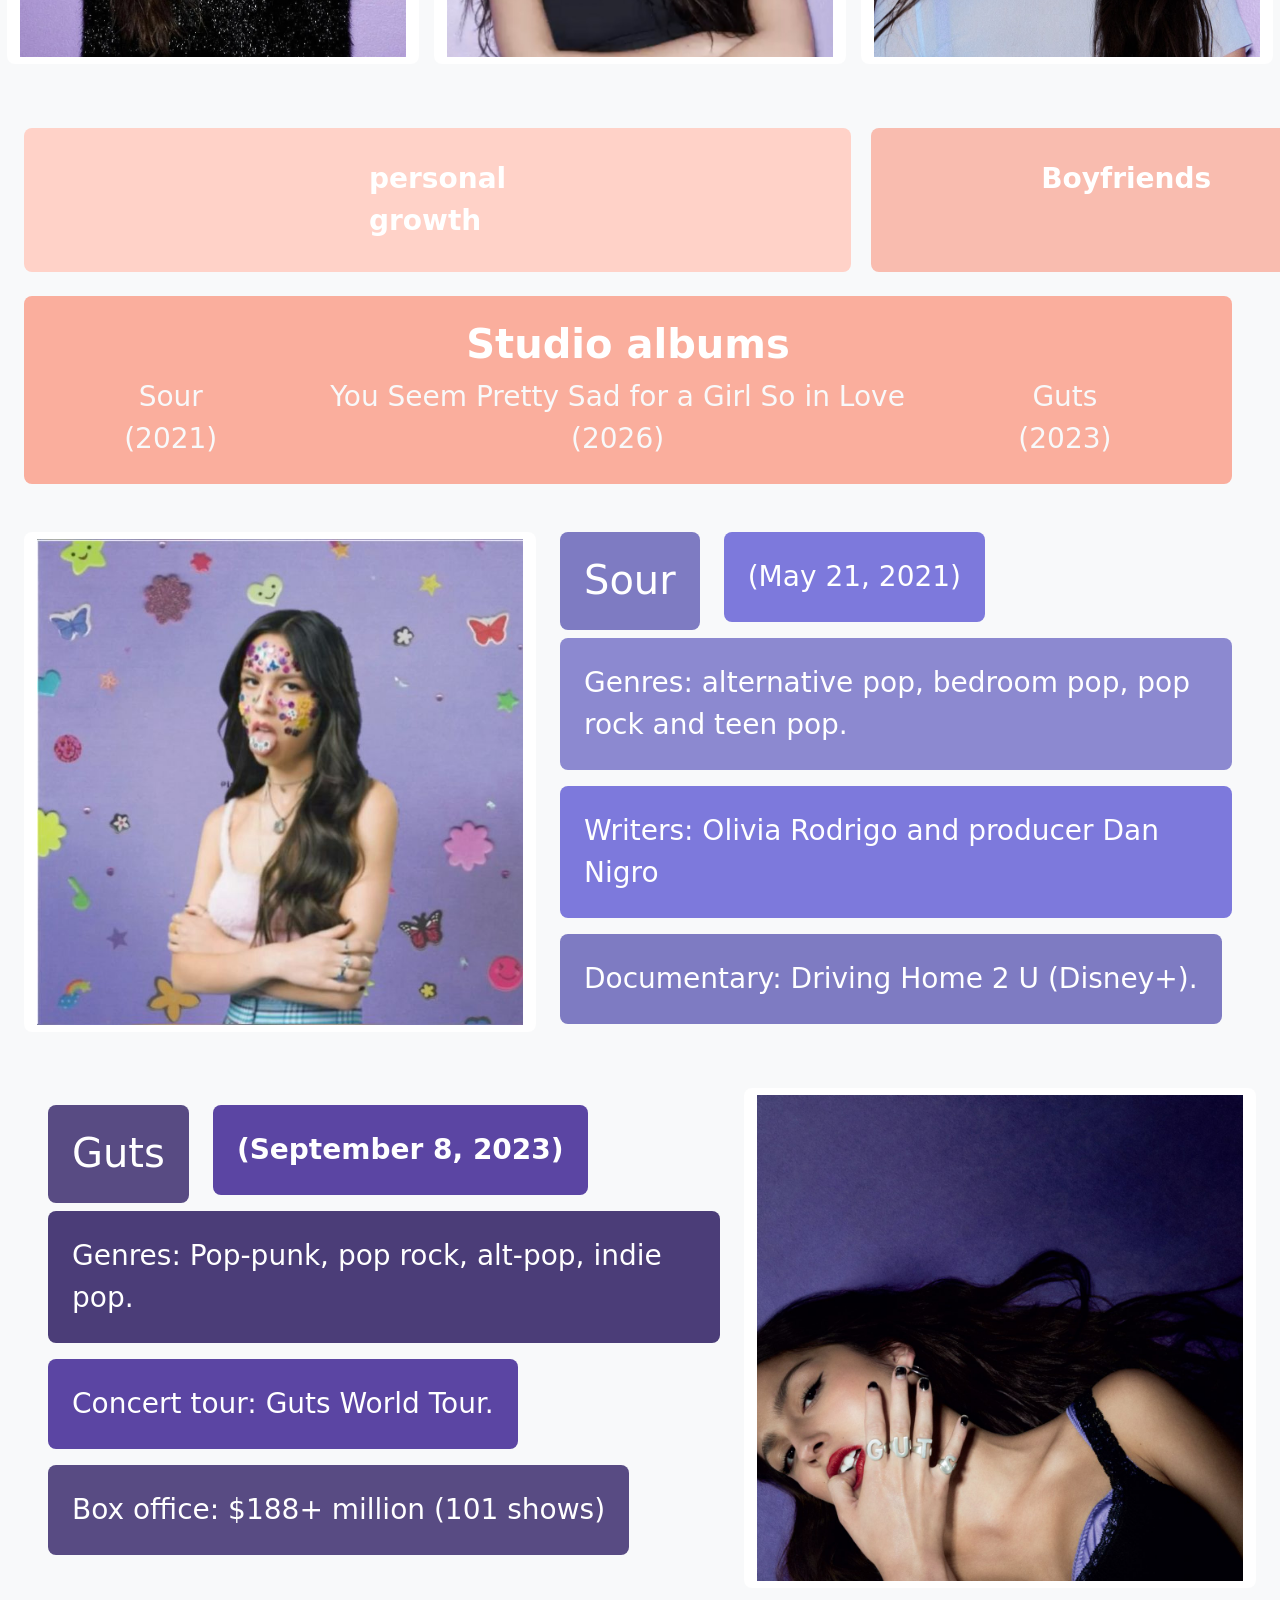
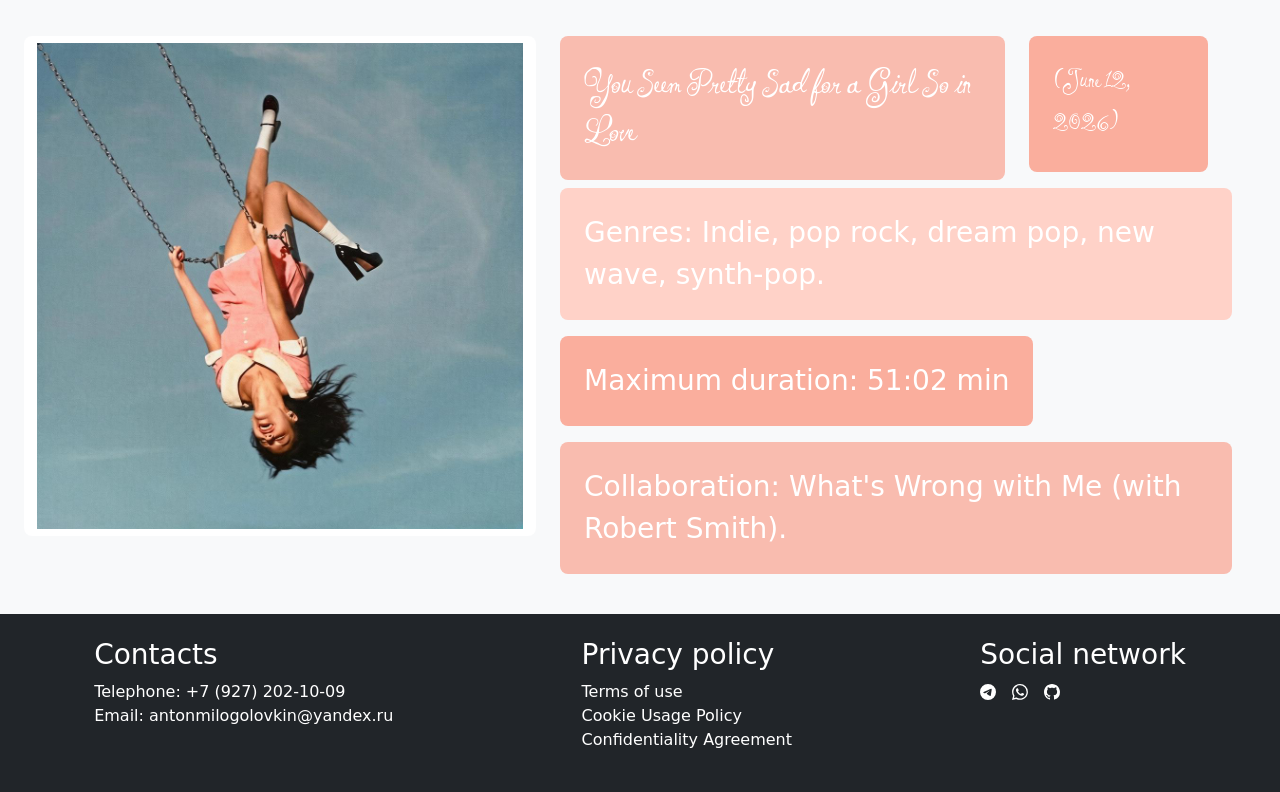
==== commit 2eb9fb6d: "Update index.html" ====
--- a/index.html
+++ b/index.html
@@ -131,7 +131,7 @@
                 </ul>
             </div>
         </section>
-        <section class="d-flex sour p-4 animate-on-scroll">
+        <section class="d-flex sour p-4">
             <a href="sour.html">
                 <img class="rounded-3 feature-card btn" style="height: 500px;" src="assets/images/cover/sour.jpg" alt="sour">
             </a>
@@ -145,7 +145,7 @@
                 <div class="d-flex"><p class="one rounded-3 p-4 fs-3">Documentary: Driving Home 2 U (Disney+).</p></div>
             </div>
         </section>
-        <section class="d-flex justify-content-between guts p-4 animate-on-scroll">
+        <section class="d-flex justify-content-between guts p-4">
             <div class="text-white px-4 align-self-center">
                 <div class="d-flex fw-bolder">
                     <h1 class="one rounded-3 p-4">Guts</h1>
@@ -159,7 +159,7 @@
                 <img class="rounded-3 feature-card btn" style="height: 500px;" src="assets/images/cover/guts.jpg" alt="guts">
             </a>
         </section>
-        <section class="d-flex love p-4 animate-on-scroll">
+        <section class="d-flex love p-4">
             <a href="love.html">
                 <img class="rounded-3 feature-card btn" style="height: 500px;" src="assets/images/cover/you_seem_pretty_sad_for_a_girl_so_in_love.jpg" alt="you seem pretty sad for a girl so in love">
             </a>
@@ -203,7 +203,6 @@
     </footer>
     <script src="https://cdn.jsdelivr.net/npm/bootstrap@5.3.8/dist/js/bootstrap.bundle.min.js" integrity="sha384-FKyoEForCGlyvwx9Hj09JcYn3nv7wiPVlz7YYwJrWVcXK/BmnVDxM+D2scQbITxI" crossorigin="anonymous"></script>
     <script src="assets/js/tape.js"></script>
-    <script src="assets/js/scrolling.js"></script>
     <script src="assets/js/couter.js"></script>
 </body>
 </html>
--- a/assets/css/style.css
+++ b/assets/css/style.css
@@ -6,6 +6,23 @@
     color: #BF66AC;
     background-color: rgb(255, 255, 255);
 }
+
+/* achievements */
+
+.achievements{
+    display: flex;
+    margin-bottom: 14px;
+}
+.achievements a{
+    text-decoration: none;
+    color: rgb(255, 255, 255);
+    border-radius: 10px;
+    padding-left: 14px;
+    padding-right: 14px;
+    margin-left: 7px;
+}
+
+/* ! achievements ! */
 
 /* slider */
 
@@ -23,6 +40,32 @@
 }
 
 /* ! slider ! */
+
+/* track */
+
+.track li{
+    display: flex;
+    justify-content: end;
+}
+.track svg{
+    margin-right: 5px;
+}
+.track a{
+    display: flex;
+    align-items: center;
+    text-decoration: none;
+    white-space: nowrap;
+    font-size: 24px;
+    padding-right: 6px;
+    padding-left: 20px;
+    margin-top: 12px;
+    border-top-left-radius: 20px;
+    border-bottom-left-radius: 20px;
+    color: rgb(255, 255, 255);
+    background-color: #837fce;
+}
+
+/* ! track ! */
 
 /* sour */
 
@@ -64,4 +107,4 @@
     background-color: #faae9d;
 }
 
-/* ! love ! */+/* ! love ! */
--- a/assets/css/section.css
+++ b/assets/css/section.css
@@ -13,7 +13,7 @@
     content: "";
     position: absolute;
     inset: 0;
-    background: url(../images/purple_background.png) center/cover no-repeat;
+    background: url(../images/background/purple_background.png) center/cover no-repeat;
     transform: scale(1.1);
     z-index: 0;
 }
@@ -32,13 +32,16 @@
 .purple_background h1{
     font-size: 128px;
 }
+.purple_background .btn{
+    color: #BF66AC;
+    background-color: rgb(255, 255, 255);
+}
 .purple_background img{
     z-index: 1;
     width: 700px;
     height: 800px;
     animation: lefts 2s infinite;
 }
-
 @keyframes lefts {
   0%,100% {transform: translatex(-40px);}
   50% {transform: translatex(-40px);}
@@ -46,6 +49,95 @@
 
 /* ! purple_background ! */
 
+/* violet_background */
+
+.violet_background {
+    position: relative;
+    display: flex;
+    text-align: center;
+    color: rgb(255, 255, 255);
+    font-weight: bolder;
+    font-size: 32px;
+    overflow: hidden;
+}
+.violet_background::before {
+    content: "";
+    position: absolute;
+    inset: 0;
+    background: url(../images/background/violet_background.png) center/cover no-repeat;
+    transform: scale(1.1);
+    z-index: 0;
+}
+.violet_background::after {
+    content: "";
+    position: absolute;
+    inset: 0;
+    background: rgba(177, 38, 195, 0.1);
+    z-index: 2;
+}
+.violet_background .container {
+    position: relative;
+    z-index: 3;
+}
+.violet_background h1{
+    font-size: 128px;
+}
+.violet_background .btn{
+    color: #6452a3;
+    background-color: rgb(255, 255, 255);
+}
+.violet_background img{
+    z-index: 1;
+    width: 700px;
+    height: 800px;
+}
+
+/* ! violet_background ! */
+
+/* dark_background */
+
+.dark_background {
+    position: relative;
+    display: flex;
+    text-align: center;
+    color: rgb(255, 255, 255);
+    font-weight: bolder;
+    font-size: 32px;
+    overflow: hidden;
+}
+.dark_background::before {
+    content: "";
+    position: absolute;
+    inset: 0;
+    background: url(../images/background/dark_background.png) center/cover no-repeat;
+    transform: scale(1.1);
+    z-index: 0;
+}
+.dark_background::after {
+    content: "";
+    position: absolute;
+    inset: 0;
+    background: rgba(67, 10, 103, 0.1);
+    z-index: 2;
+}
+.dark_background .container {
+    position: relative;
+    z-index: 3;
+}
+.dark_background h1{
+    font-size: 128px;
+}
+.dark_background .btn{
+    color: #6c3c8c;
+    background-color: rgb(255, 255, 255);
+}
+.dark_background img{
+    z-index: 1;
+    width: 700px;
+    height: 800px;
+}
+
+/* ! dark_background ! */
 
 /* window */
 
--- a/assets/css/animation.css
+++ b/assets/css/animation.css
@@ -17,6 +17,17 @@
 @keyframes mini-fly {
   0%,100% {transform: translateY(-5px);}
   50% {transform: translateY(-5px);}
+}
+
+.animate-on-scroll {
+  opacity: 0;
+  transform: translateY(30px);
+  transition: opacity 0.2s ease-out, transform 0.2s ease-out;
+}
+
+.animate-on-scroll.animate-fade-in {
+  opacity: 1;
+  transform: translateY(0);
 }
 
 .animate-fade-in {
@@ -39,4 +50,4 @@
   0%,100% {transform: translateY(0);}
   50% {transform: translateY(-6px);}
 }
-/* ! constant animation ! */+/* ! constant animation ! */
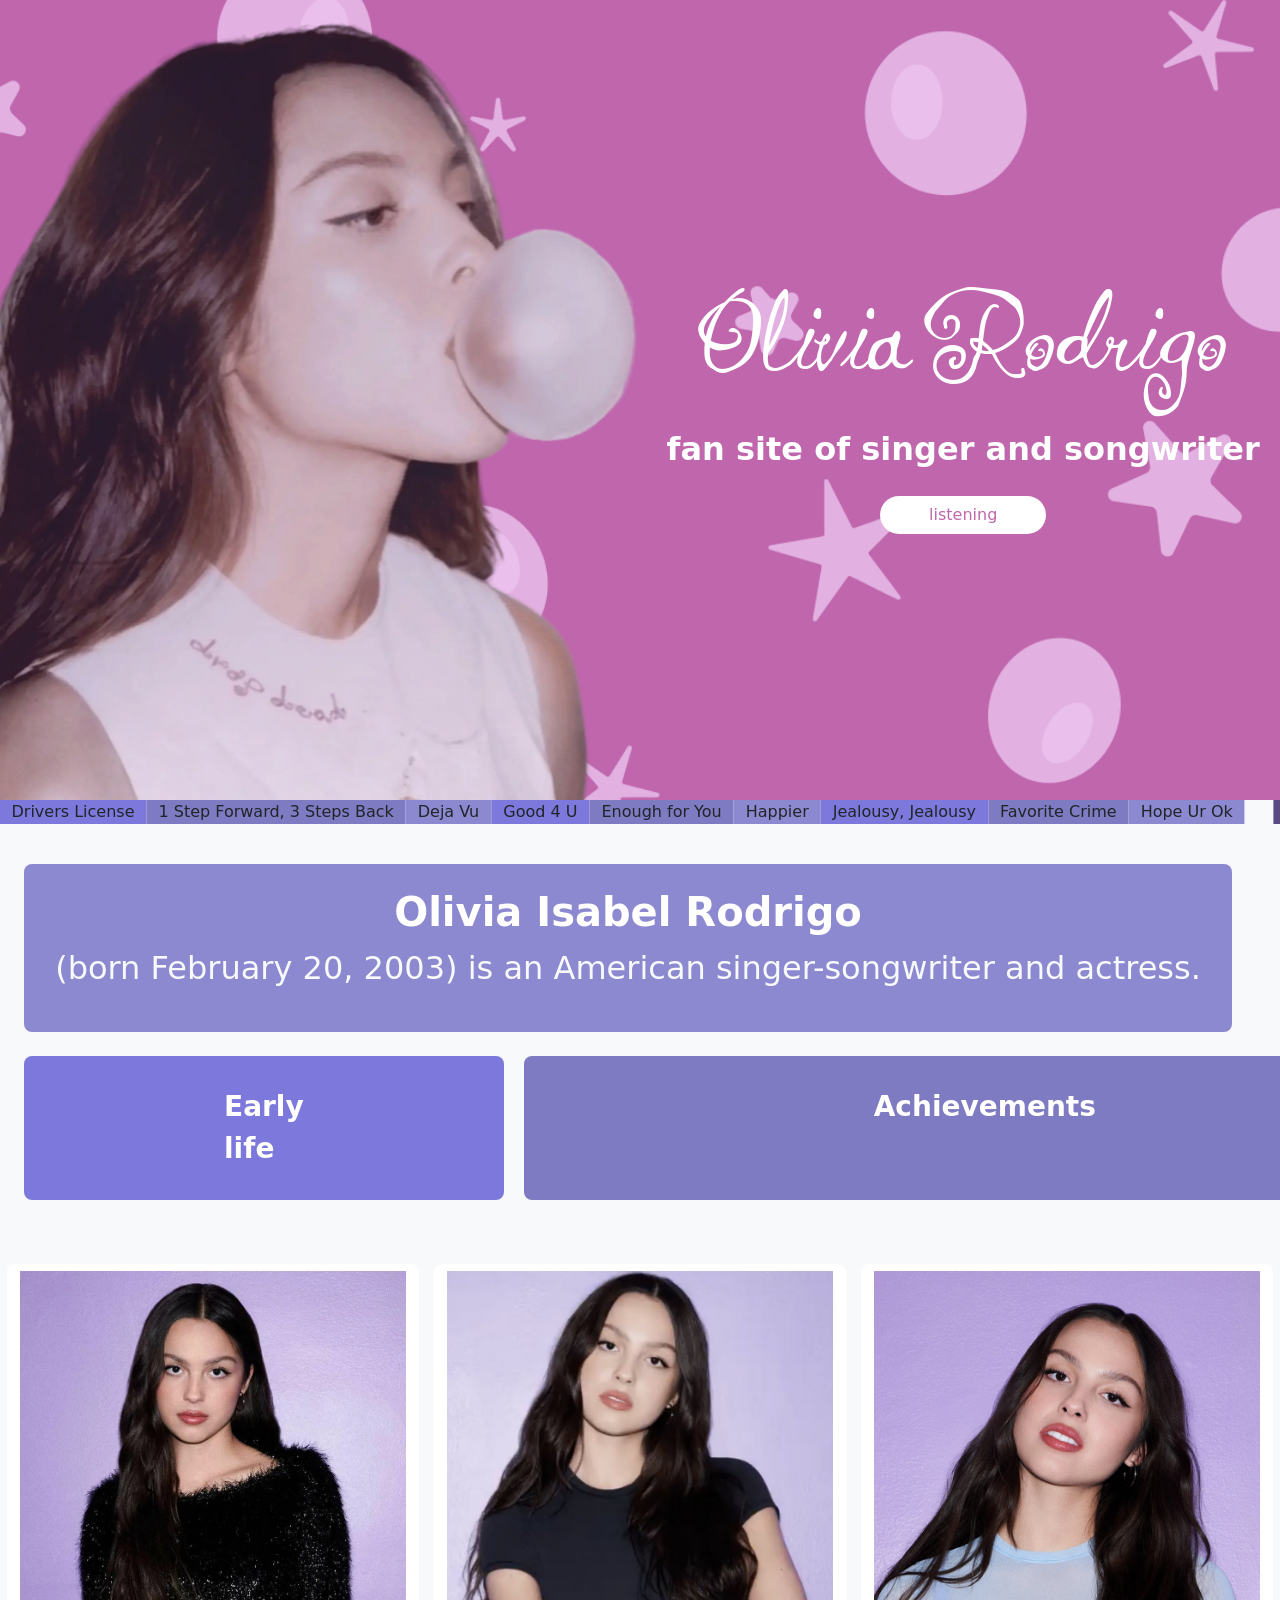
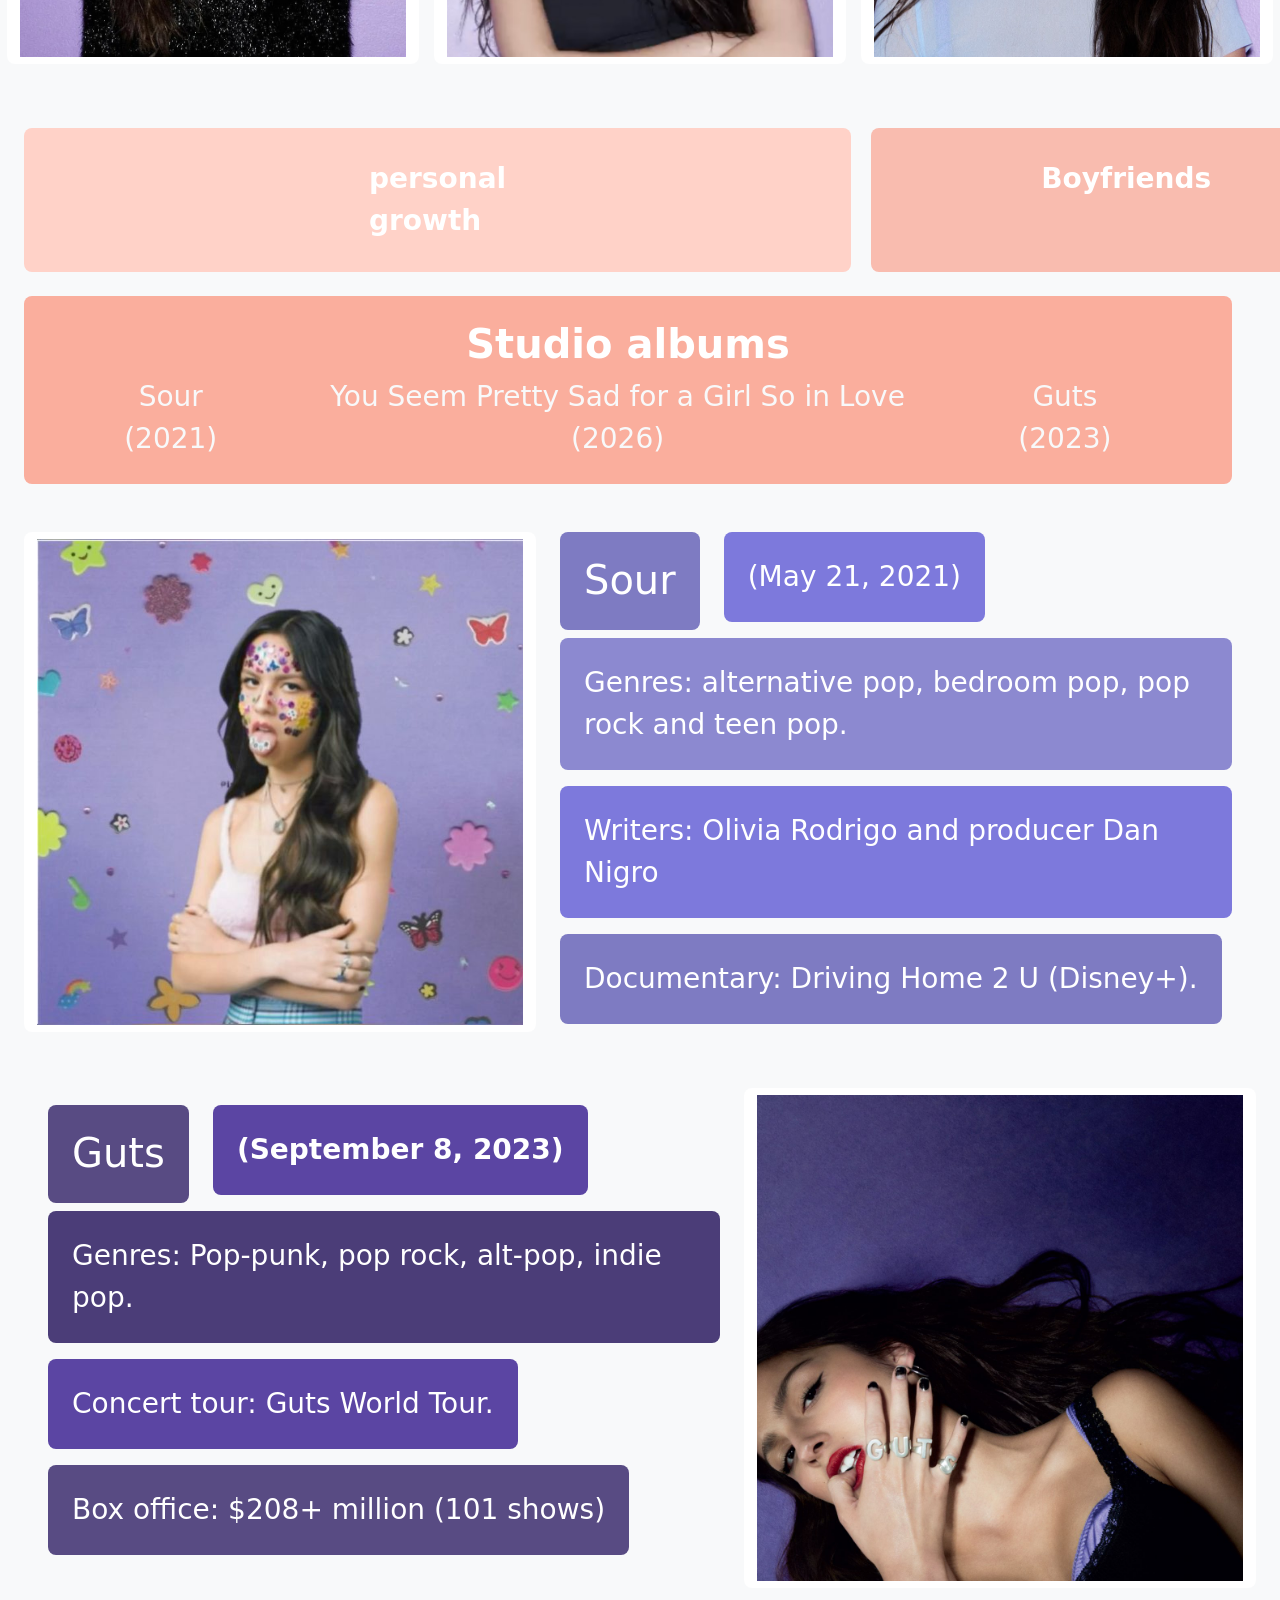
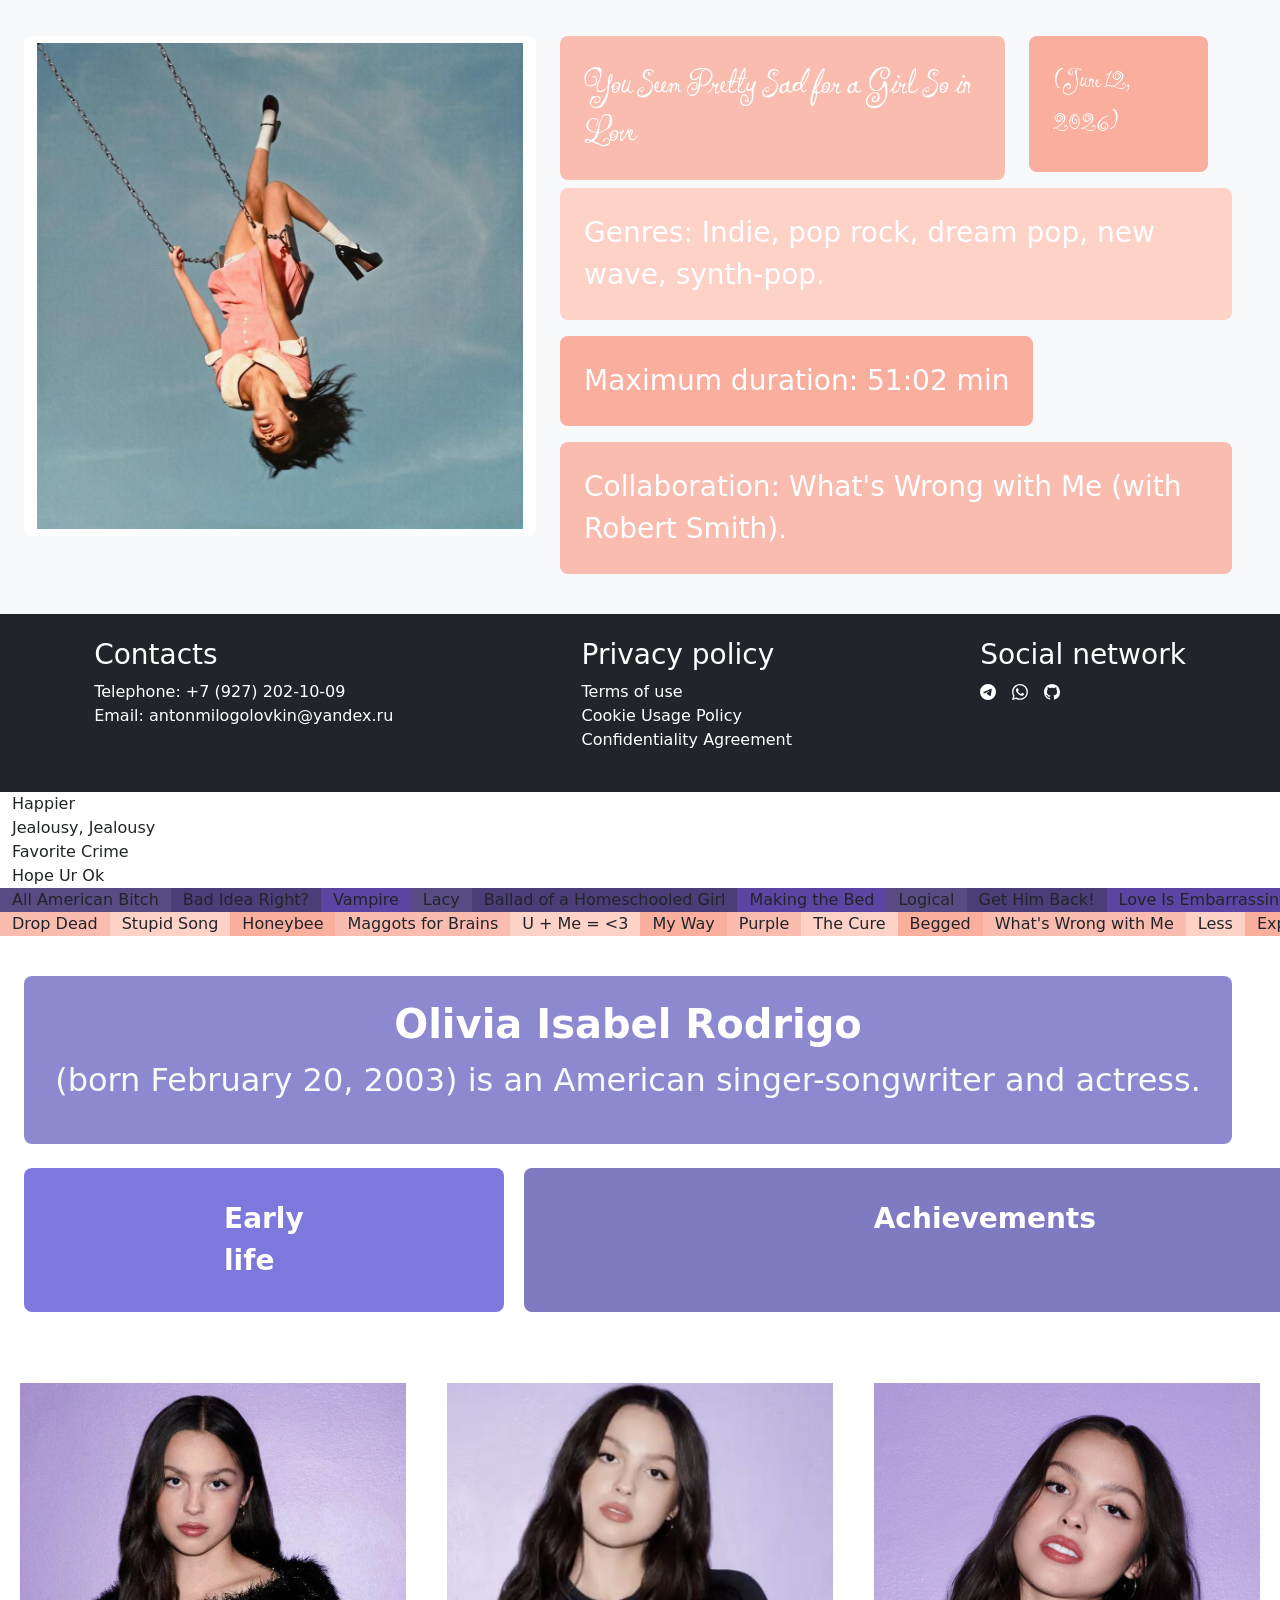
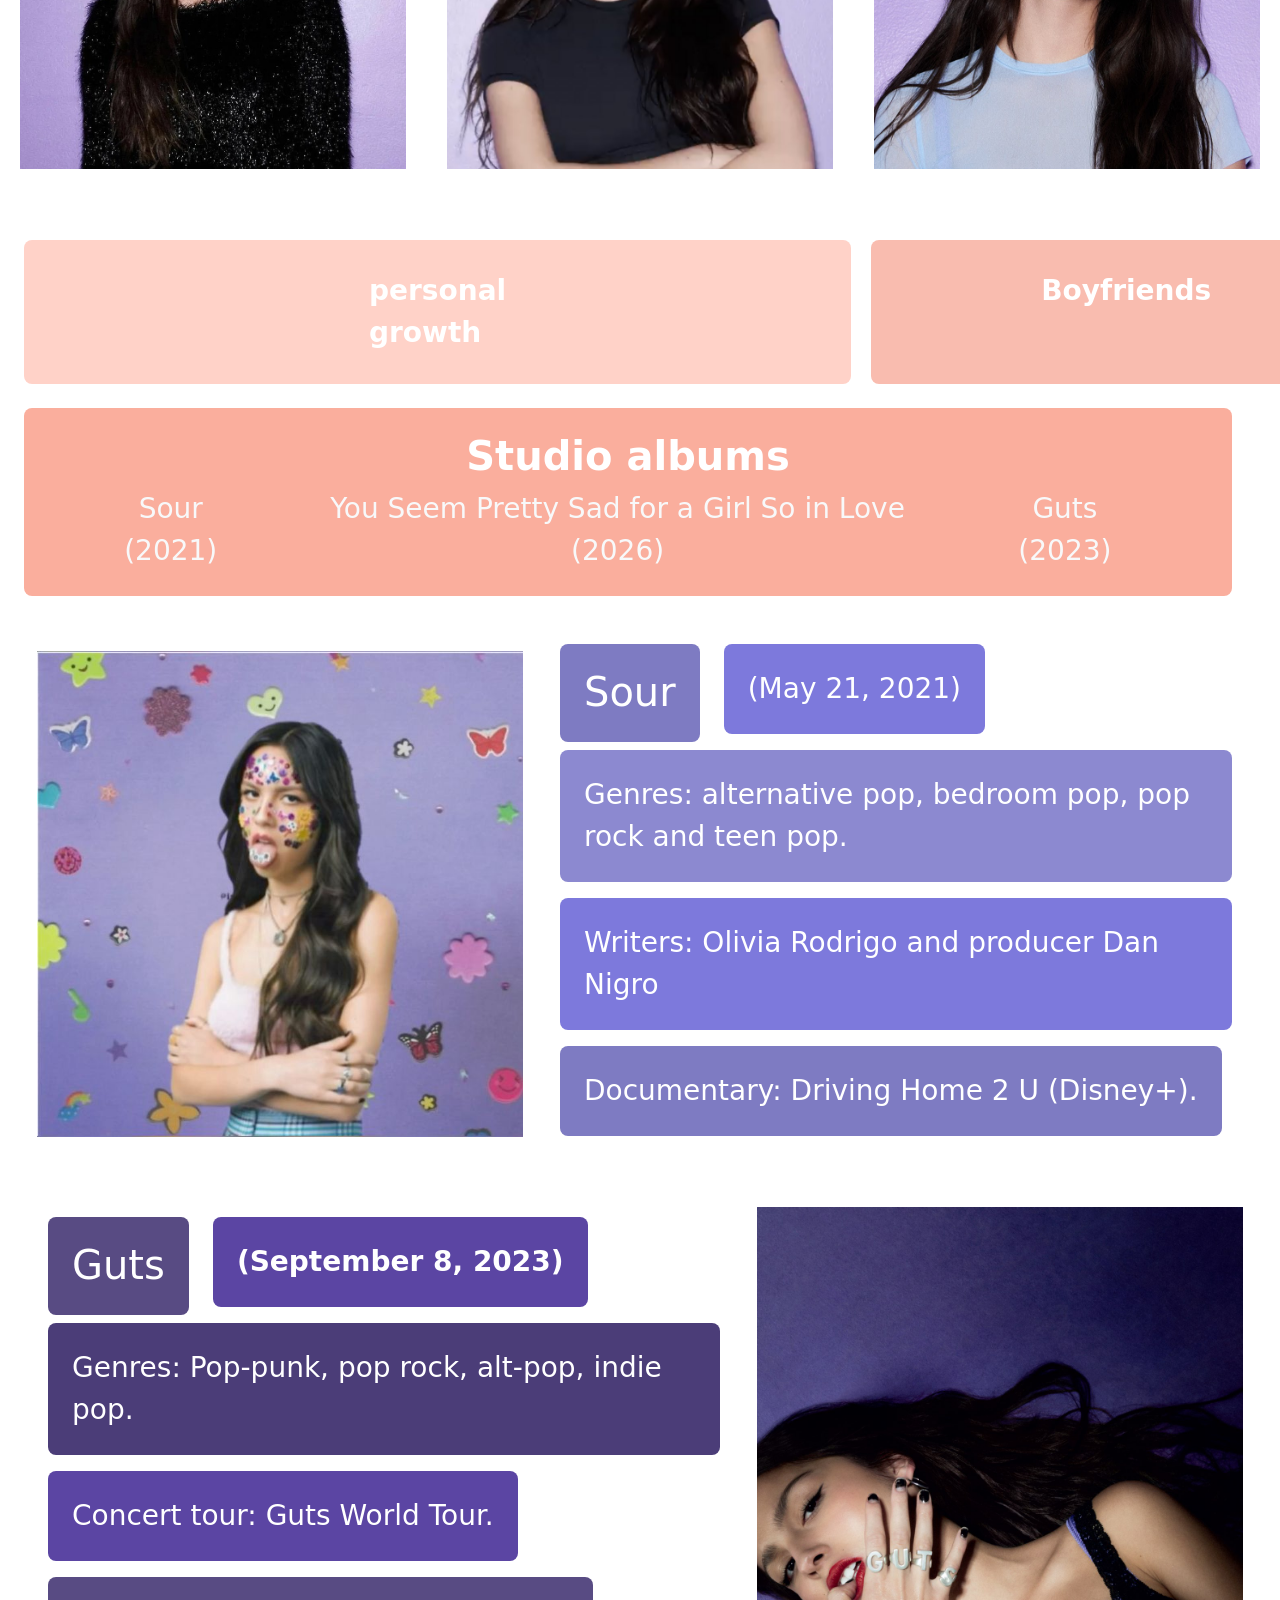
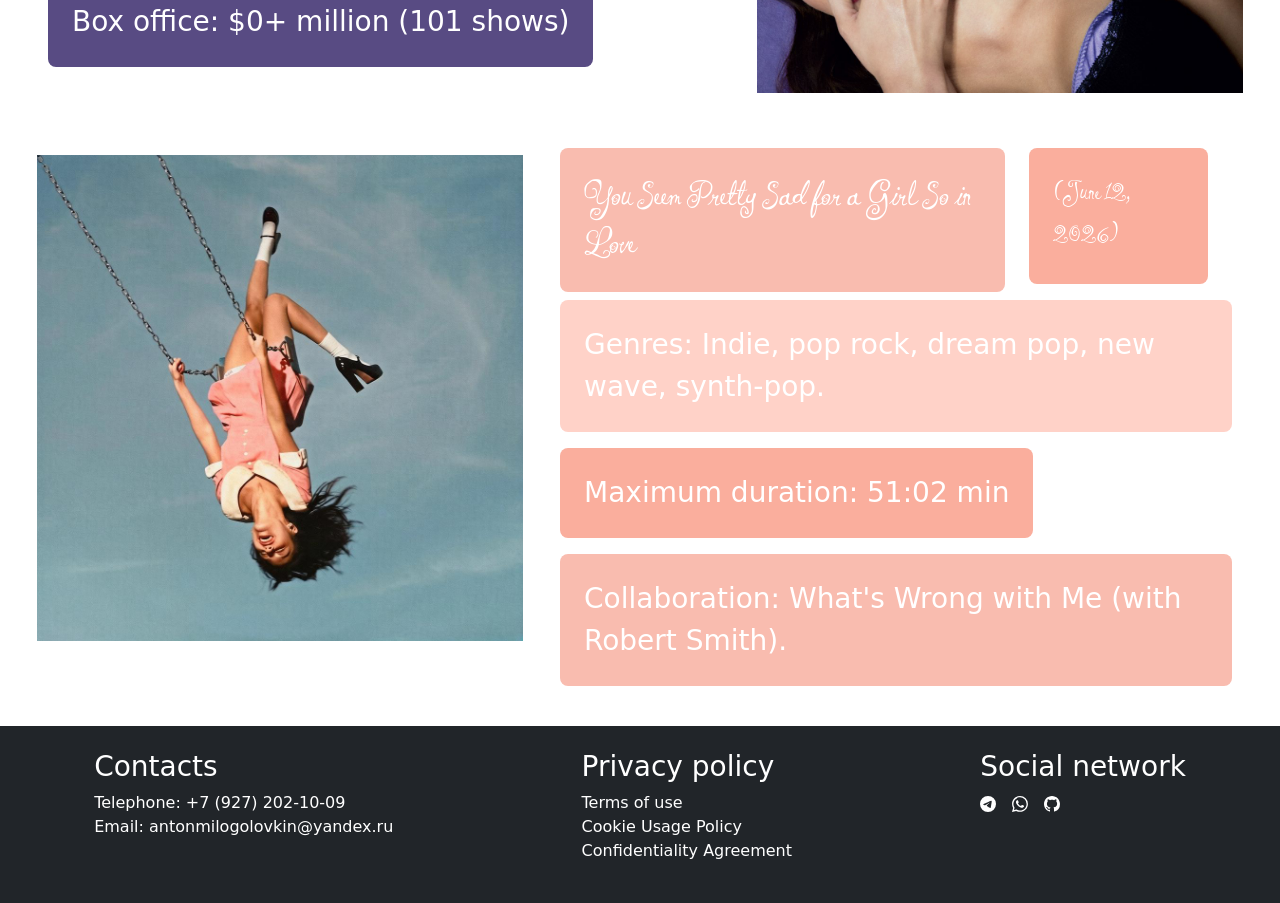
==== commit 4dad5252: "Update index.html" ====
--- a/index.html
+++ b/index.html
@@ -131,6 +131,178 @@
                 </ul>
             </div>
         </section>
+        <section class="d-flex sour p-4 animate-on-scroll">
+            <a href="sour.html">
+                <img class="rounded-3 feature-card btn" style="height: 500px;" src="assets/images/cover/sour.jpg" alt="sour">
+            </a>
+            <div class="text-white px-4 align-self-center">
+                <div class="d-flex">
+                    <h1 class="one rounded-3 p-4">Sour</h1>
+                    <p class="three rounded-3 p-4 mx-4 fs-3">(May 21, 2021)</p>
+                </div>
+                <div class="d-flex"><p class="two rounded-3 p-4 fs-3">Genres: alternative pop, bedroom pop, pop rock and teen pop.</p></div>
+                <div class="d-flex"><p class="three rounded-3 p-4 fs-3">Writers: Olivia Rodrigo and producer Dan Nigro</p></div>
+                <div class="d-flex"><p class="one rounded-3 p-4 fs-3">Documentary: Driving Home 2 U (Disney+).</p></div>
+            </div>
+        </section>
+        <section class="d-flex justify-content-between guts p-4 animate-on-scroll">
+            <div class="text-white px-4 align-self-center">
+                <div class="d-flex fw-bolder">
+                    <h1 class="one rounded-3 p-4">Guts</h1>
+                    <p class="three rounded-3 p-4 mx-4 fs-3">(September 8, 2023)</p>
+                </div>
+                <div class="d-flex"><p class="two rounded-3 p-4 fs-3">Genres: Pop-punk, pop rock, alt-pop, indie pop.</p></div>
+                <div class="d-flex"><p class="three rounded-3 p-4 fs-3">Concert tour: Guts World Tour.</p></div>
+                <div class="d-flex"><p class="d-flex one rounded-3 p-4 fs-3">Box office: $<span id="counter">0</span>+ million (101 shows)</p></div>
+            </div>
+            <a href="guts.html">            
+                <img class="rounded-3 feature-card btn" style="height: 500px;" src="assets/images/cover/guts.jpg" alt="guts">
+            </a>
+        </section>
+        <section class="d-flex love p-4 animate-on-scroll">
+            <a href="love.html">
+                <img class="rounded-3 feature-card btn" style="height: 500px;" src="assets/images/cover/you_seem_pretty_sad_for_a_girl_so_in_love.jpg" alt="you seem pretty sad for a girl so in love">
+            </a>
+            <div class="text-white px-4 align-self-center">
+                <div class="d-flex ingrid-darling-regular">
+                    <h1 class="one rounded-3 p-4">You Seem Pretty Sad for a Girl So in Love</h1>
+                    <p class="three rounded-3 p-4 mx-4 fs-3">(June 12, 2026)</p>
+                </div>
+                <div class="d-flex"><p class="two rounded-3 p-4 fs-3">Genres: Indie, pop rock, dream pop, new wave, synth-pop.</p></div>
+                <div class="d-flex"><p class="three rounded-3 p-4 fs-3">Maximum duration: 51:02 min</p></div>
+                <div class="d-flex"><p class="one rounded-3 p-4 fs-3">Collaboration: What's Wrong with Me (with Robert Smith).</p></div>
+            </div>
+        </section>
+    </main>
+    <footer class="bg-dark">
+        <div class="d-flex justify-content-around">
+            <div class="text-white p-4">
+                <h3>Contacts</h3>
+                <ul class="list-unstyled text-decoration-none">
+                    <li><a class="nav-link" href="tel:79272021009">Telephone: +7 (927) 202-10-09</a></li>
+                    <li><a class="nav-link" href="antonmilogolovkin@yandex.ru">Email: antonmilogolovkin@yandex.ru</a></li>
+                </ul>
+            </div>
+            <div class="text-white p-4">
+                <h3>Privacy policy</h3>
+                <ul class="list-unstyled text-white text-decoration-none">
+                    <li><a class="nav-link" href="#">Terms of use</a></li>
+                    <li><a class="nav-link" href="#">Cookie Usage Policy</a></li>
+                    <li><a class="nav-link" href="#">Confidentiality Agreement</a></li>
+                </ul>
+            </div>
+            <div class="text-white p-4">
+                <h3>Social network</h3>
+                <div class="text-white d-flex gap-3">
+                    <a class="nav-link" href="https://web.telegram.org/t.me/Anton_milog"><svg xmlns="http://www.w3.org/2000/svg" width="16" height="16" fill="currentColor" class="bi bi-telegram" viewBox="0 0 16 16"><path d="M16 8A8 8 0 1 1 0 8a8 8 0 0 1 16 0M8.287 5.906q-1.168.486-4.666 2.01-.567.225-.595.442c-.03.243.275.339.69.47l.175.055c.408.133.958.288 1.243.294q.39.01.868-.32 3.269-2.206 3.374-2.23c.05-.012.12-.026.166.016s.042.12.037.141c-.03.129-1.227 1.241-1.846 1.817-.193.18-.33.307-.358.336a8 8 0 0 1-.188.186c-.38.366-.664.64.015 1.088.327.216.589.393.85.571.284.194.568.387.936.629q.14.092.27.187c.331.236.63.448.997.414.214-.02.435-.22.547-.82.265-1.417.786-4.486.906-5.751a1.4 1.4 0 0 0-.013-.315.34.34 0 0 0-.114-.217.53.53 0 0 0-.31-.093c-.3.005-.763.166-2.984 1.09"/></svg></a>
+                    <a class="nav-link" href="https://wa.me/79272021009"><svg xmlns="http://www.w3.org/2000/svg" width="16" height="16" fill="currentColor" class="bi bi-whatsapp" viewBox="0 0 16 16"><path d="M13.601 2.326A7.85 7.85 0 0 0 7.994 0C3.627 0 .068 3.558.064 7.926c0 1.399.366 2.76 1.057 3.965L0 16l4.204-1.102a7.9 7.9 0 0 0 3.79.965h.004c4.368 0 7.926-3.558 7.93-7.93A7.9 7.9 0 0 0 13.6 2.326zM7.994 14.521a6.6 6.6 0 0 1-3.356-.92l-.24-.144-2.494.654.666-2.433-.156-.251a6.56 6.56 0 0 1-1.007-3.505c0-3.626 2.957-6.584 6.591-6.584a6.56 6.56 0 0 1 4.66 1.931 6.56 6.56 0 0 1 1.928 4.66c-.004 3.639-2.961 6.592-6.592 6.592m3.615-4.934c-.197-.099-1.17-.578-1.353-.646-.182-.065-.315-.099-.445.099-.133.197-.513.646-.627.775-.114.133-.232.148-.43.05-.197-.1-.836-.308-1.592-.985-.59-.525-.985-1.175-1.103-1.372-.114-.198-.011-.304.088-.403.087-.088.197-.232.296-.346.1-.114.133-.198.198-.33.065-.134.034-.248-.015-.347-.05-.099-.445-1.076-.612-1.47-.16-.389-.323-.335-.445-.34-.114-.007-.247-.007-.38-.007a.73.73 0 0 0-.529.247c-.182.198-.691.677-.691 1.654s.71 1.916.81 2.049c.098.133 1.394 2.132 3.383 2.992.47.205.84.326 1.129.418.475.152.904.129 1.246.08.38-.058 1.171-.48 1.338-.943.164-.464.164-.86.114-.943-.049-.084-.182-.133-.38-.232"/></svg></a>
+                    <a class="nav-link" href="https://github.com/AMD-2009Yes"><svg xmlns="http://www.w3.org/2000/svg" width="16" height="16" fill="currentColor" class="bi bi-github" viewBox="0 0 16 16"><path d="M8 0C3.58 0 0 3.58 0 8c0 3.54 2.29 6.53 5.47 7.59.4.07.55-.17.55-.38 0-.19-.01-.82-.01-1.49-2.01.37-2.53-.49-2.69-.94-.09-.23-.48-.94-.82-1.13-.28-.15-.68-.52-.01-.53.63-.01 1.08.58 1.23.82.72 1.21 1.87.87 2.33.66.07-.52.28-.87.51-1.07-1.78-.2-3.64-.89-3.64-3.95 0-.87.31-1.59.82-2.15-.08-.2-.36-1.02.08-2.12 0 0 .67-.21 2.2.82.64-.18 1.32-.27 2-.27s1.36.09 2 .27c1.53-1.04 2.2-.82 2.2-.82.44 1.1.16 1.92.08 2.12.51.56.82 1.27.82 2.15 0 3.07-1.87 3.75-3.65 3.95.29.25.54.73.54 1.48 0 1.07-.01 1.93-.01 2.2 0 .21.15.46.55.38A8.01 8.01 0 0 0 16 8c0-4.42-3.58-8-8-8"/></svg></a>
+                </div>
+            </div>
+        </div>
+    </footer>
+    <script src="https://cdn.jsdelivr.net/npm/bootstrap@5.3.8/dist/js/bootstrap.bundle.min.js" integrity="sha384-FKyoEForCGlyvwx9Hj09JcYn3nv7wiPVlz7YYwJrWVcXK/BmnVDxM+D2scQbITxI" crossorigin="anonymous"></script>
+    <script src="assets/js/tape.js"></script>
+    <script src="assets/js/scrolling.js"></script>
+    <script src="assets/js/couter.js"></script>
+</body>
+</html>                        <div class="slide two">Happier</div>
+                        <div class="slide three">Jealousy, Jealousy</div>
+                        <div class="slide one">Favorite Crime</div>
+                        <div class="slide two">Hope Ur Ok</div>
+                    </div>
+                    <div class="d-flex guts" style="padding-right: 106vh;">
+                        <div class="slide one">All American Bitch</div>
+                        <div class="slide two">Bad Idea Right?</div>
+                        <div class="slide three">Vampire</div>
+                        <div class="slide one">Lacy</div>
+                        <div class="slide two">Ballad of a Homeschooled Girl</div>
+                        <div class="slide three">Making the Bed</div>
+                        <div class="slide one">Logical</div>
+                        <div class="slide two">Get Him Back!</div>
+                        <div class="slide three">Love Is Embarrassing</div>
+                        <div class="slide one">The Grudge</div>
+                        <div class="slide two">Pretty Isn’t Pretty</div>
+                        <div class="slide three">Teenage Dream</div>
+                        <div class="slide one">Obsessed</div>
+                        <div class="slide two">Girl I've Always Been</div>
+                        <div class="slide three">Scared of My Guitar</div>
+                        <div class="slide one">Stranger</div>
+                        <div class="slide two">So American</div>
+                    </div>
+                    <div class="d-flex love" style="padding-right: 63vh;">
+                        <div class="slide one">Drop Dead</div>
+                        <div class="slide two">Stupid Song</div>
+                        <div class="slide three">Honeybee</div>
+                        <div class="slide one">Maggots for Brains</div>
+                        <div class="slide two">U + Me = <3</div>
+                        <div class="slide three">My Way</div>
+                        <div class="slide one">Purple</div>
+                        <div class="slide two">The Cure</div>
+                        <div class="slide three">Begged</div>
+                        <div class="slide one">What's Wrong with Me</div>
+                        <div class="slide two">Less</div>
+                        <div class="slide three">Expectations</div>
+                        <div class="slide one">Cigarette Smoke</div>
+                        <div class="slide two">Never Do</div>
+                    </div>
+                </div>
+            </div>
+        </article>
+        <section class="animate-fade-in p-4 sour window">
+            <div class="text-center p-4 mt-3 me-4 rounded-3 feature-card two">
+                <h2 class="text-white fw-bolder fs-1">Olivia Isabel Rodrigo</h2>
+                <p class="text-light fs-2">(born February 20, 2003) is an American singer-songwriter and actress.</p>
+            </div>
+            <ul class="my-4">
+                <li class="rounded-3 feature-card three text-white fw-bolder fs-3" style="padding: 30px 200px;">Early life
+                    <ul class="subwindow three mini-fly">
+                        <li>Childhood residence: Grew up in Temecula, California.</li>
+                        <li>Family background: She is an only child. Her father is of Filipino descent, while her mother has German and Irish ancestry.</li>
+                        <li>Songwriting inspiration: Country music by Taylor Swift.</li>
+                    </ul>
+                </li>
+                <li class="rounded-3 feature-card one text-white fw-bolder fs-3" style="padding: 30px 350px;">Achievements
+                    <ul class="subwindow one mini-fly">
+                        <li>Album: Sour was the most-streamed album overall and remains the most-streamed album by a female artist on the platform.</li>
+                        <li>Variety: Songwriter (2021), Storyteller (2023).</li>
+                        <li>Grammy Awards: Best Pop Solo Performance for "Drivers License," Best New Artist, and Best Pop Vocal Album (2022).</li>
+                    </ul>
+                </li>
+            </ul>
+        </section>
+        <div class="d-flex justify-content-around my-3">
+            <img class="rounded-3 feature-card btn" style="height: 400px;" src="assets/images/gallery/olivia-1.jpg" alt="olivia rodrigo">
+            <img class="rounded-3 feature-card btn" style="height: 400px;" src="assets/images/gallery/olivia-2.png" alt="olivia rodrigo">
+            <img class="rounded-3 feature-card btn" style="height: 400px;" src="assets/images/gallery/olivia-3.jpg" alt="olivia rodrigo">
+        </div>
+        <section class="animate-fade-in p-4 love window">
+            <ul class="my-4">
+                <li class="rounded-3 feature-card two text-white fw-bolder fs-3" style="padding: 30px 345px;">personal growth
+                    <ul class="subwindow two mini-fly">
+                        <li>From a Taylor Swift fan to an independent pop star.</li>
+                        <li>The first real crush (Louis Partridge).</li>
+                    </ul>
+                </li>
+                <li class="rounded-3 feature-card one text-white fw-bolder fs-3" style="padding: 30px 170px;">Boyfriends
+                    <ul class="subwindow one mini-fly">
+                        <li><a class="nav-link" href="https://disneychannel.fandom.com/wiki/Ethan_Wacker">Ethan Wacker (2018-2019)</a></li>
+                        <li><a class="nav-link" href="https://en.wikipedia.org/wiki/Joshua_Bassett">Joshua Bassett (2019-2021)</a></li>
+                        <li><a class="nav-link" href="https://commons.wikimedia.org/wiki/Category:Adam_Faze">Adam Faze (2021-2022)</a></li>
+                        <li><a class="nav-link" href="https://en.wikipedia.org/wiki/Zack_Bia">Zack Bia (2022)</a></li>
+                        <li><a class="nav-link" href="https://en.wikipedia.org/wiki/Louis_Partridge">Louis Partridge (2023-2025)</a></li>
+                    </ul>
+                </li>
+            </ul>
+            <div class="text-center p-4 mt-3 me-4 rounded-3 feature-card three">
+                <h2 class="text-white fw-bolder fs-1">Studio albums</h2>
+                <ul class="text-light fs-3">
+                    <li class="px-5">Sour (2021)</li>
+                    <li>You Seem Pretty Sad for a Girl So in Love (2026)</li>
+                    <li class="px-5">Guts (2023)</li>
+                </ul>
+            </div>
+        </section>
         <section class="d-flex sour p-4">
             <a href="sour.html">
                 <img class="rounded-3 feature-card btn" style="height: 500px;" src="assets/images/cover/sour.jpg" alt="sour">
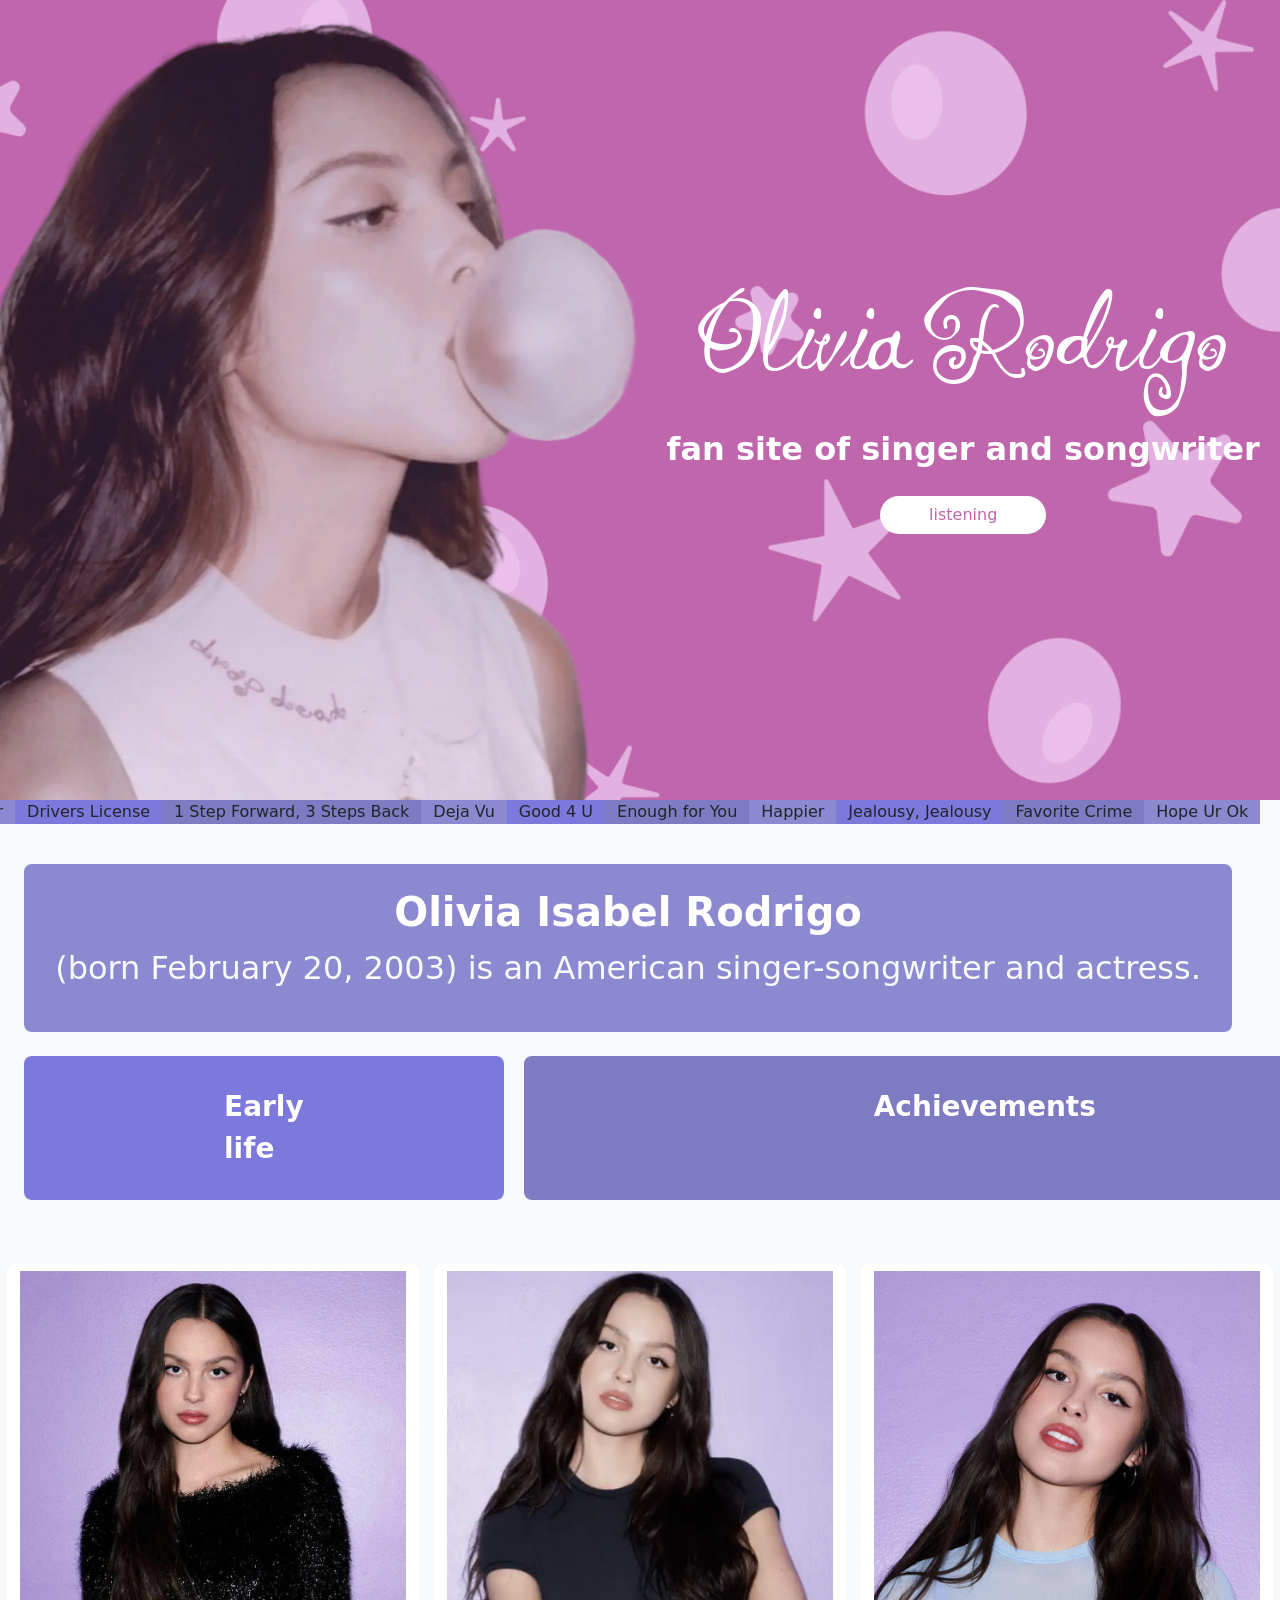
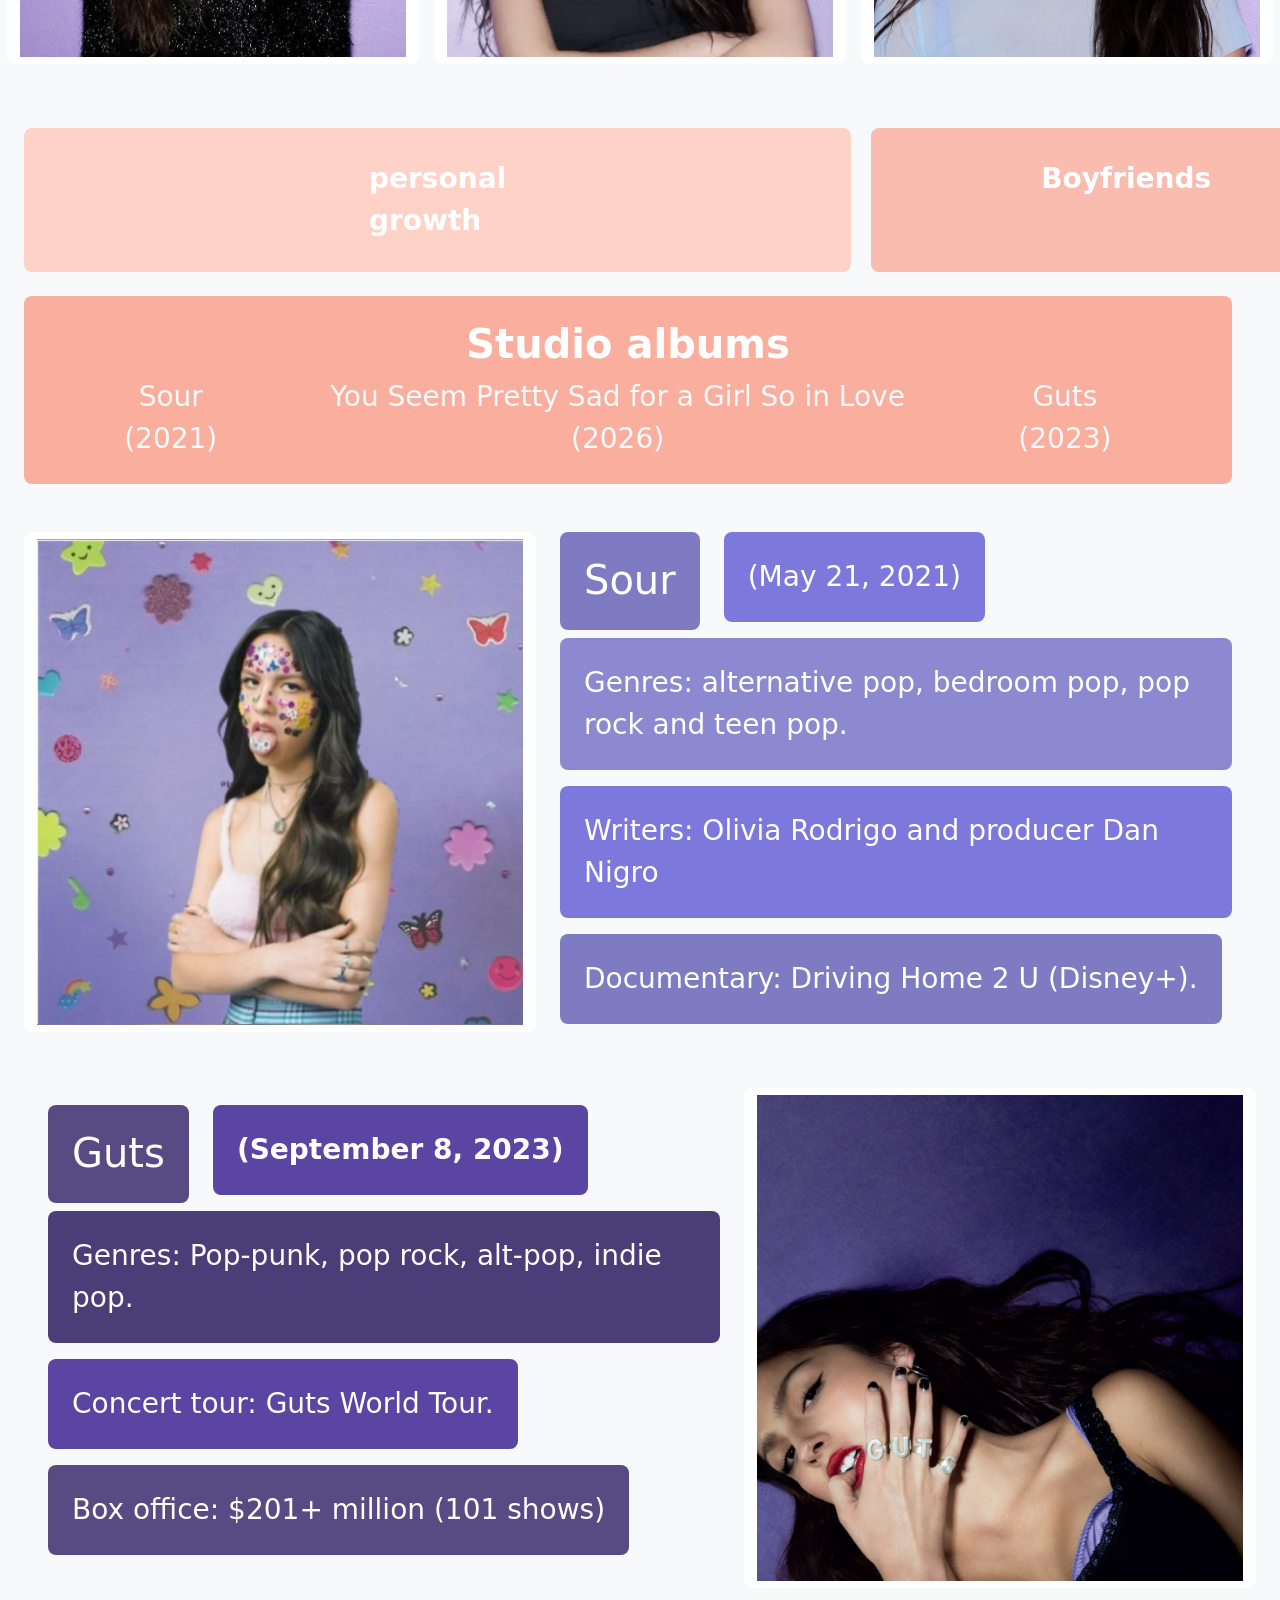
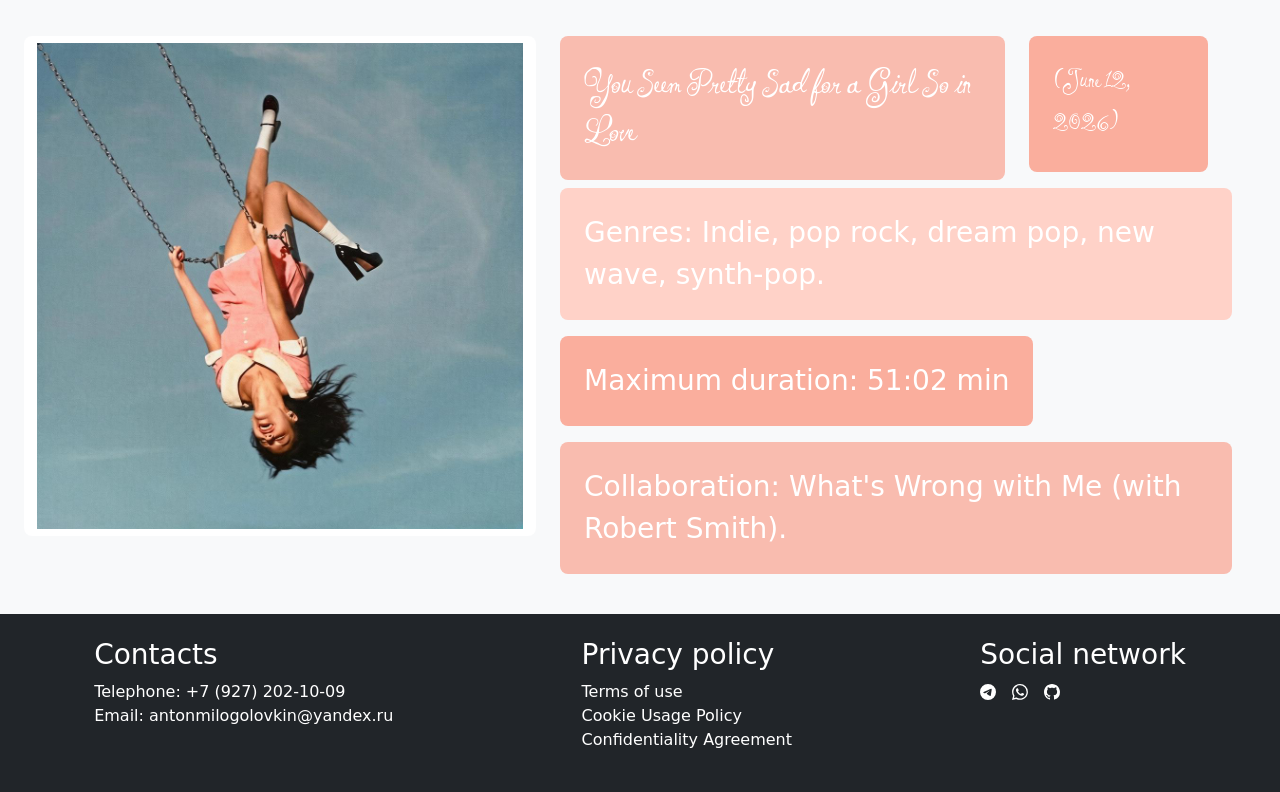
==== commit 534a267f: "Add files via upload" ====
--- a/index.html
+++ b/index.html
@@ -206,175 +206,4 @@
     <script src="assets/js/scrolling.js"></script>
     <script src="assets/js/couter.js"></script>
 </body>
-</html>                        <div class="slide two">Happier</div>
-                        <div class="slide three">Jealousy, Jealousy</div>
-                        <div class="slide one">Favorite Crime</div>
-                        <div class="slide two">Hope Ur Ok</div>
-                    </div>
-                    <div class="d-flex guts" style="padding-right: 106vh;">
-                        <div class="slide one">All American Bitch</div>
-                        <div class="slide two">Bad Idea Right?</div>
-                        <div class="slide three">Vampire</div>
-                        <div class="slide one">Lacy</div>
-                        <div class="slide two">Ballad of a Homeschooled Girl</div>
-                        <div class="slide three">Making the Bed</div>
-                        <div class="slide one">Logical</div>
-                        <div class="slide two">Get Him Back!</div>
-                        <div class="slide three">Love Is Embarrassing</div>
-                        <div class="slide one">The Grudge</div>
-                        <div class="slide two">Pretty Isn’t Pretty</div>
-                        <div class="slide three">Teenage Dream</div>
-                        <div class="slide one">Obsessed</div>
-                        <div class="slide two">Girl I've Always Been</div>
-                        <div class="slide three">Scared of My Guitar</div>
-                        <div class="slide one">Stranger</div>
-                        <div class="slide two">So American</div>
-                    </div>
-                    <div class="d-flex love" style="padding-right: 63vh;">
-                        <div class="slide one">Drop Dead</div>
-                        <div class="slide two">Stupid Song</div>
-                        <div class="slide three">Honeybee</div>
-                        <div class="slide one">Maggots for Brains</div>
-                        <div class="slide two">U + Me = <3</div>
-                        <div class="slide three">My Way</div>
-                        <div class="slide one">Purple</div>
-                        <div class="slide two">The Cure</div>
-                        <div class="slide three">Begged</div>
-                        <div class="slide one">What's Wrong with Me</div>
-                        <div class="slide two">Less</div>
-                        <div class="slide three">Expectations</div>
-                        <div class="slide one">Cigarette Smoke</div>
-                        <div class="slide two">Never Do</div>
-                    </div>
-                </div>
-            </div>
-        </article>
-        <section class="animate-fade-in p-4 sour window">
-            <div class="text-center p-4 mt-3 me-4 rounded-3 feature-card two">
-                <h2 class="text-white fw-bolder fs-1">Olivia Isabel Rodrigo</h2>
-                <p class="text-light fs-2">(born February 20, 2003) is an American singer-songwriter and actress.</p>
-            </div>
-            <ul class="my-4">
-                <li class="rounded-3 feature-card three text-white fw-bolder fs-3" style="padding: 30px 200px;">Early life
-                    <ul class="subwindow three mini-fly">
-                        <li>Childhood residence: Grew up in Temecula, California.</li>
-                        <li>Family background: She is an only child. Her father is of Filipino descent, while her mother has German and Irish ancestry.</li>
-                        <li>Songwriting inspiration: Country music by Taylor Swift.</li>
-                    </ul>
-                </li>
-                <li class="rounded-3 feature-card one text-white fw-bolder fs-3" style="padding: 30px 350px;">Achievements
-                    <ul class="subwindow one mini-fly">
-                        <li>Album: Sour was the most-streamed album overall and remains the most-streamed album by a female artist on the platform.</li>
-                        <li>Variety: Songwriter (2021), Storyteller (2023).</li>
-                        <li>Grammy Awards: Best Pop Solo Performance for "Drivers License," Best New Artist, and Best Pop Vocal Album (2022).</li>
-                    </ul>
-                </li>
-            </ul>
-        </section>
-        <div class="d-flex justify-content-around my-3">
-            <img class="rounded-3 feature-card btn" style="height: 400px;" src="assets/images/gallery/olivia-1.jpg" alt="olivia rodrigo">
-            <img class="rounded-3 feature-card btn" style="height: 400px;" src="assets/images/gallery/olivia-2.png" alt="olivia rodrigo">
-            <img class="rounded-3 feature-card btn" style="height: 400px;" src="assets/images/gallery/olivia-3.jpg" alt="olivia rodrigo">
-        </div>
-        <section class="animate-fade-in p-4 love window">
-            <ul class="my-4">
-                <li class="rounded-3 feature-card two text-white fw-bolder fs-3" style="padding: 30px 345px;">personal growth
-                    <ul class="subwindow two mini-fly">
-                        <li>From a Taylor Swift fan to an independent pop star.</li>
-                        <li>The first real crush (Louis Partridge).</li>
-                    </ul>
-                </li>
-                <li class="rounded-3 feature-card one text-white fw-bolder fs-3" style="padding: 30px 170px;">Boyfriends
-                    <ul class="subwindow one mini-fly">
-                        <li><a class="nav-link" href="https://disneychannel.fandom.com/wiki/Ethan_Wacker">Ethan Wacker (2018-2019)</a></li>
-                        <li><a class="nav-link" href="https://en.wikipedia.org/wiki/Joshua_Bassett">Joshua Bassett (2019-2021)</a></li>
-                        <li><a class="nav-link" href="https://commons.wikimedia.org/wiki/Category:Adam_Faze">Adam Faze (2021-2022)</a></li>
-                        <li><a class="nav-link" href="https://en.wikipedia.org/wiki/Zack_Bia">Zack Bia (2022)</a></li>
-                        <li><a class="nav-link" href="https://en.wikipedia.org/wiki/Louis_Partridge">Louis Partridge (2023-2025)</a></li>
-                    </ul>
-                </li>
-            </ul>
-            <div class="text-center p-4 mt-3 me-4 rounded-3 feature-card three">
-                <h2 class="text-white fw-bolder fs-1">Studio albums</h2>
-                <ul class="text-light fs-3">
-                    <li class="px-5">Sour (2021)</li>
-                    <li>You Seem Pretty Sad for a Girl So in Love (2026)</li>
-                    <li class="px-5">Guts (2023)</li>
-                </ul>
-            </div>
-        </section>
-        <section class="d-flex sour p-4">
-            <a href="sour.html">
-                <img class="rounded-3 feature-card btn" style="height: 500px;" src="assets/images/cover/sour.jpg" alt="sour">
-            </a>
-            <div class="text-white px-4 align-self-center">
-                <div class="d-flex">
-                    <h1 class="one rounded-3 p-4">Sour</h1>
-                    <p class="three rounded-3 p-4 mx-4 fs-3">(May 21, 2021)</p>
-                </div>
-                <div class="d-flex"><p class="two rounded-3 p-4 fs-3">Genres: alternative pop, bedroom pop, pop rock and teen pop.</p></div>
-                <div class="d-flex"><p class="three rounded-3 p-4 fs-3">Writers: Olivia Rodrigo and producer Dan Nigro</p></div>
-                <div class="d-flex"><p class="one rounded-3 p-4 fs-3">Documentary: Driving Home 2 U (Disney+).</p></div>
-            </div>
-        </section>
-        <section class="d-flex justify-content-between guts p-4">
-            <div class="text-white px-4 align-self-center">
-                <div class="d-flex fw-bolder">
-                    <h1 class="one rounded-3 p-4">Guts</h1>
-                    <p class="three rounded-3 p-4 mx-4 fs-3">(September 8, 2023)</p>
-                </div>
-                <div class="d-flex"><p class="two rounded-3 p-4 fs-3">Genres: Pop-punk, pop rock, alt-pop, indie pop.</p></div>
-                <div class="d-flex"><p class="three rounded-3 p-4 fs-3">Concert tour: Guts World Tour.</p></div>
-                <div class="d-flex"><p class="d-flex one rounded-3 p-4 fs-3">Box office: $<span id="counter">0</span>+ million (101 shows)</p></div>
-            </div>
-            <a href="guts.html">            
-                <img class="rounded-3 feature-card btn" style="height: 500px;" src="assets/images/cover/guts.jpg" alt="guts">
-            </a>
-        </section>
-        <section class="d-flex love p-4">
-            <a href="love.html">
-                <img class="rounded-3 feature-card btn" style="height: 500px;" src="assets/images/cover/you_seem_pretty_sad_for_a_girl_so_in_love.jpg" alt="you seem pretty sad for a girl so in love">
-            </a>
-            <div class="text-white px-4 align-self-center">
-                <div class="d-flex ingrid-darling-regular">
-                    <h1 class="one rounded-3 p-4">You Seem Pretty Sad for a Girl So in Love</h1>
-                    <p class="three rounded-3 p-4 mx-4 fs-3">(June 12, 2026)</p>
-                </div>
-                <div class="d-flex"><p class="two rounded-3 p-4 fs-3">Genres: Indie, pop rock, dream pop, new wave, synth-pop.</p></div>
-                <div class="d-flex"><p class="three rounded-3 p-4 fs-3">Maximum duration: 51:02 min</p></div>
-                <div class="d-flex"><p class="one rounded-3 p-4 fs-3">Collaboration: What's Wrong with Me (with Robert Smith).</p></div>
-            </div>
-        </section>
-    </main>
-    <footer class="bg-dark">
-        <div class="d-flex justify-content-around">
-            <div class="text-white p-4">
-                <h3>Contacts</h3>
-                <ul class="list-unstyled text-decoration-none">
-                    <li><a class="nav-link" href="tel:79272021009">Telephone: +7 (927) 202-10-09</a></li>
-                    <li><a class="nav-link" href="antonmilogolovkin@yandex.ru">Email: antonmilogolovkin@yandex.ru</a></li>
-                </ul>
-            </div>
-            <div class="text-white p-4">
-                <h3>Privacy policy</h3>
-                <ul class="list-unstyled text-white text-decoration-none">
-                    <li><a class="nav-link" href="#">Terms of use</a></li>
-                    <li><a class="nav-link" href="#">Cookie Usage Policy</a></li>
-                    <li><a class="nav-link" href="#">Confidentiality Agreement</a></li>
-                </ul>
-            </div>
-            <div class="text-white p-4">
-                <h3>Social network</h3>
-                <div class="text-white d-flex gap-3">
-                    <a class="nav-link" href="https://web.telegram.org/t.me/Anton_milog"><svg xmlns="http://www.w3.org/2000/svg" width="16" height="16" fill="currentColor" class="bi bi-telegram" viewBox="0 0 16 16"><path d="M16 8A8 8 0 1 1 0 8a8 8 0 0 1 16 0M8.287 5.906q-1.168.486-4.666 2.01-.567.225-.595.442c-.03.243.275.339.69.47l.175.055c.408.133.958.288 1.243.294q.39.01.868-.32 3.269-2.206 3.374-2.23c.05-.012.12-.026.166.016s.042.12.037.141c-.03.129-1.227 1.241-1.846 1.817-.193.18-.33.307-.358.336a8 8 0 0 1-.188.186c-.38.366-.664.64.015 1.088.327.216.589.393.85.571.284.194.568.387.936.629q.14.092.27.187c.331.236.63.448.997.414.214-.02.435-.22.547-.82.265-1.417.786-4.486.906-5.751a1.4 1.4 0 0 0-.013-.315.34.34 0 0 0-.114-.217.53.53 0 0 0-.31-.093c-.3.005-.763.166-2.984 1.09"/></svg></a>
-                    <a class="nav-link" href="https://wa.me/79272021009"><svg xmlns="http://www.w3.org/2000/svg" width="16" height="16" fill="currentColor" class="bi bi-whatsapp" viewBox="0 0 16 16"><path d="M13.601 2.326A7.85 7.85 0 0 0 7.994 0C3.627 0 .068 3.558.064 7.926c0 1.399.366 2.76 1.057 3.965L0 16l4.204-1.102a7.9 7.9 0 0 0 3.79.965h.004c4.368 0 7.926-3.558 7.93-7.93A7.9 7.9 0 0 0 13.6 2.326zM7.994 14.521a6.6 6.6 0 0 1-3.356-.92l-.24-.144-2.494.654.666-2.433-.156-.251a6.56 6.56 0 0 1-1.007-3.505c0-3.626 2.957-6.584 6.591-6.584a6.56 6.56 0 0 1 4.66 1.931 6.56 6.56 0 0 1 1.928 4.66c-.004 3.639-2.961 6.592-6.592 6.592m3.615-4.934c-.197-.099-1.17-.578-1.353-.646-.182-.065-.315-.099-.445.099-.133.197-.513.646-.627.775-.114.133-.232.148-.43.05-.197-.1-.836-.308-1.592-.985-.59-.525-.985-1.175-1.103-1.372-.114-.198-.011-.304.088-.403.087-.088.197-.232.296-.346.1-.114.133-.198.198-.33.065-.134.034-.248-.015-.347-.05-.099-.445-1.076-.612-1.47-.16-.389-.323-.335-.445-.34-.114-.007-.247-.007-.38-.007a.73.73 0 0 0-.529.247c-.182.198-.691.677-.691 1.654s.71 1.916.81 2.049c.098.133 1.394 2.132 3.383 2.992.47.205.84.326 1.129.418.475.152.904.129 1.246.08.38-.058 1.171-.48 1.338-.943.164-.464.164-.86.114-.943-.049-.084-.182-.133-.38-.232"/></svg></a>
-                    <a class="nav-link" href="https://github.com/AMD-2009Yes"><svg xmlns="http://www.w3.org/2000/svg" width="16" height="16" fill="currentColor" class="bi bi-github" viewBox="0 0 16 16"><path d="M8 0C3.58 0 0 3.58 0 8c0 3.54 2.29 6.53 5.47 7.59.4.07.55-.17.55-.38 0-.19-.01-.82-.01-1.49-2.01.37-2.53-.49-2.69-.94-.09-.23-.48-.94-.82-1.13-.28-.15-.68-.52-.01-.53.63-.01 1.08.58 1.23.82.72 1.21 1.87.87 2.33.66.07-.52.28-.87.51-1.07-1.78-.2-3.64-.89-3.64-3.95 0-.87.31-1.59.82-2.15-.08-.2-.36-1.02.08-2.12 0 0 .67-.21 2.2.82.64-.18 1.32-.27 2-.27s1.36.09 2 .27c1.53-1.04 2.2-.82 2.2-.82.44 1.1.16 1.92.08 2.12.51.56.82 1.27.82 2.15 0 3.07-1.87 3.75-3.65 3.95.29.25.54.73.54 1.48 0 1.07-.01 1.93-.01 2.2 0 .21.15.46.55.38A8.01 8.01 0 0 0 16 8c0-4.42-3.58-8-8-8"/></svg></a>
-                </div>
-            </div>
-        </div>
-    </footer>
-    <script src="https://cdn.jsdelivr.net/npm/bootstrap@5.3.8/dist/js/bootstrap.bundle.min.js" integrity="sha384-FKyoEForCGlyvwx9Hj09JcYn3nv7wiPVlz7YYwJrWVcXK/BmnVDxM+D2scQbITxI" crossorigin="anonymous"></script>
-    <script src="assets/js/tape.js"></script>
-    <script src="assets/js/couter.js"></script>
-</body>
-</html>
+</html>
